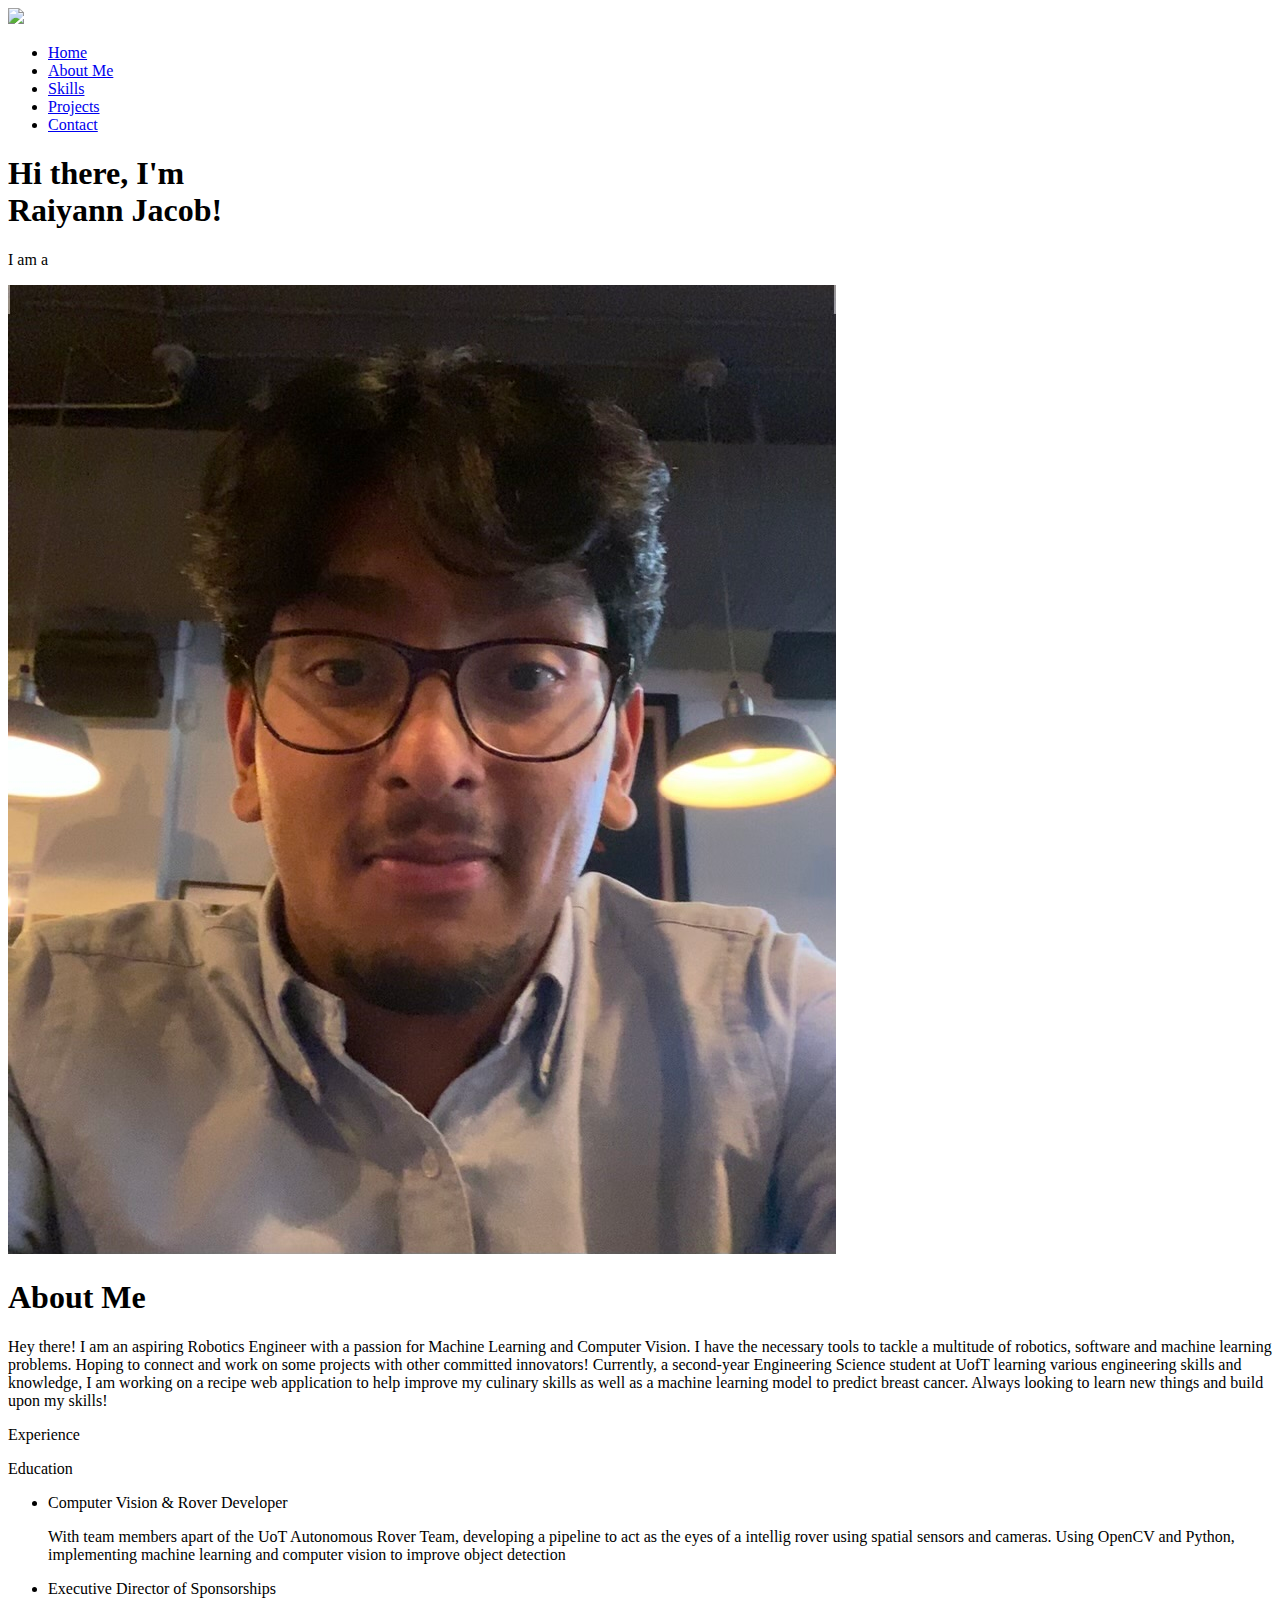
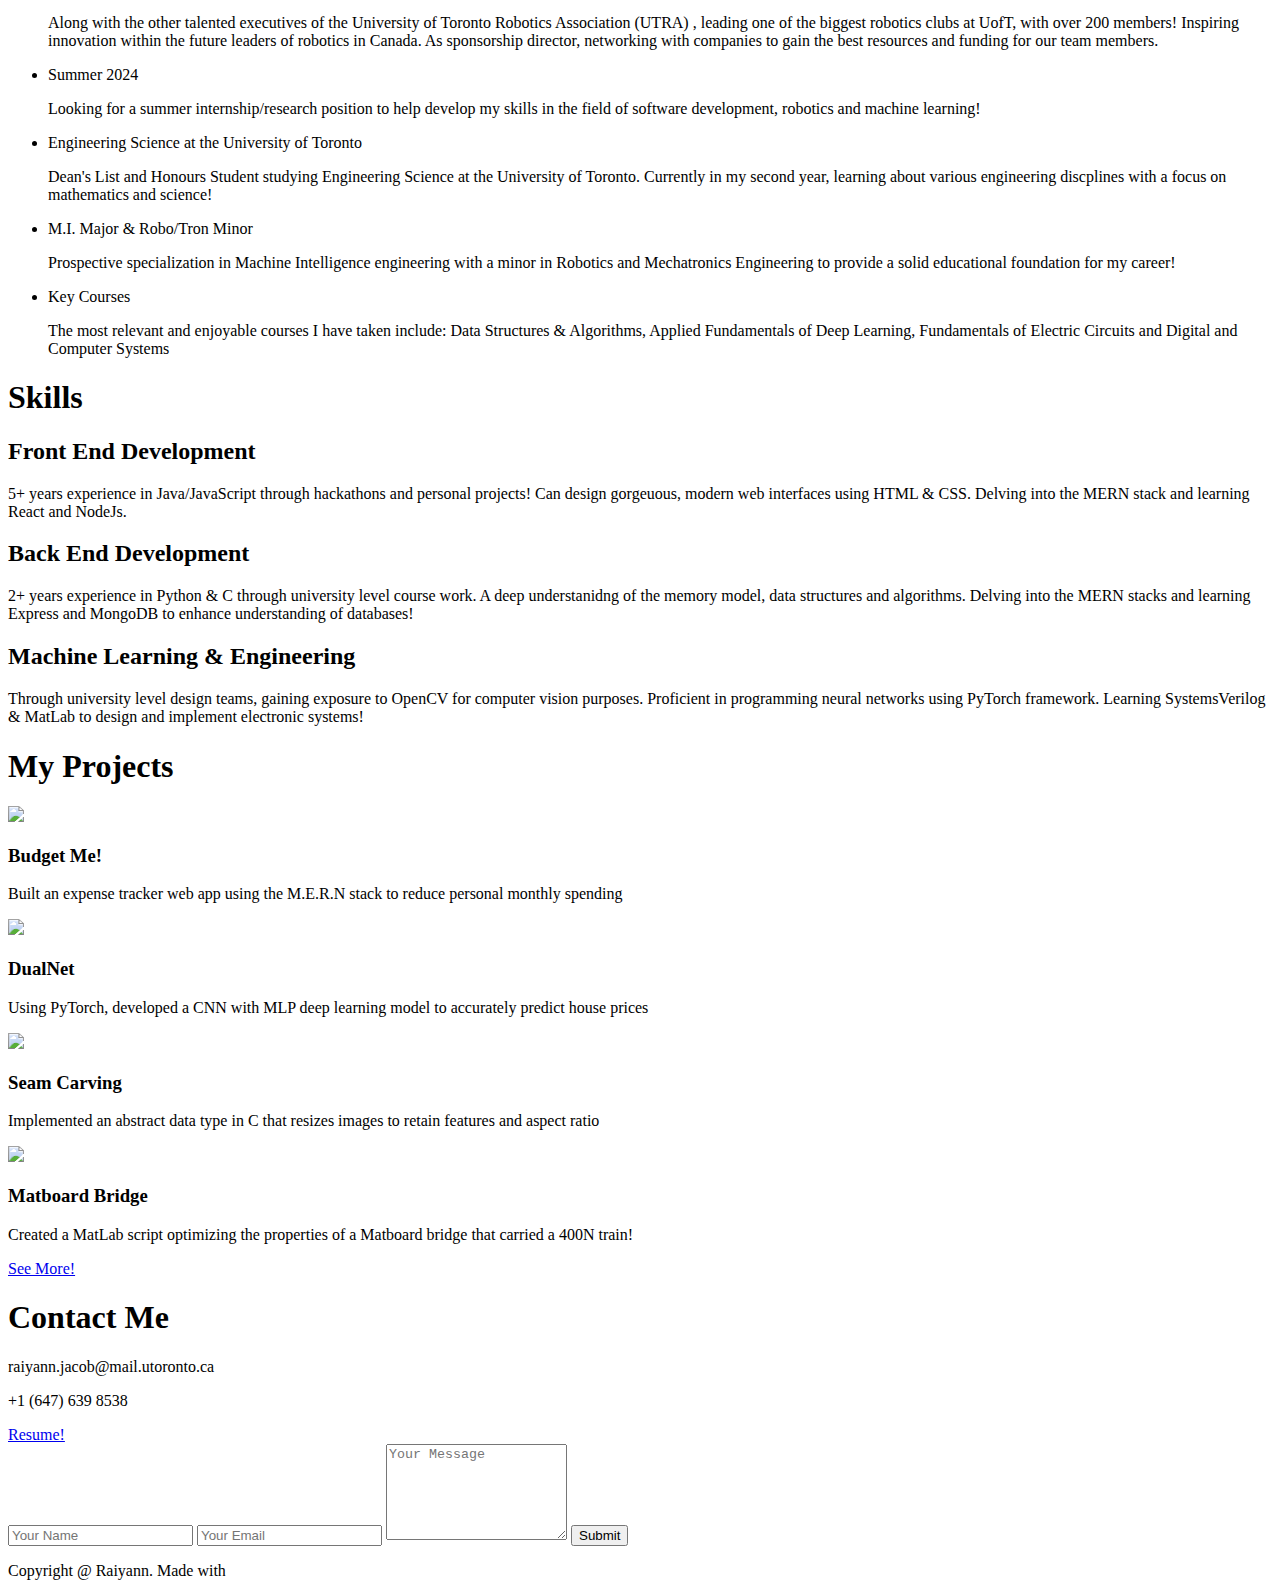
==== index.html @ 55257e88 "deploy" ====
<!DOCTYPE html>
<html lang="en">
<head>
    <meta charset="UTF-8">
    <meta http-equiv="X-UA-Compatible" content="IE=edge">
    <meta name="viewport" content="width=device-width, initial-scale=1.0">
    <title>Raiyann Jacob</title>
    <style>
        @import url('https://fonts.googleapis.com/css2?family=League+Spartan&display=swap');
        </style>
    <link rel="stylesheet" href="style.css"
</head>
<body>
<script src="https://kit.fontawesome.com/2d2979665d.js" crossorigin="anonymous"></script>
<div id="header">
    <div class="container">
        <nav>
            <img src="images/logo.png" class = "logo">
            <ul id="sidemenu">
                <li><a href="#header">Home</a></li>
                <li><a href="#about">About Me</a></li>
                <li><a href="#skills">Skills</a></li>
                <li><a href="#portfolio">Projects</a></li>
                <li><a href="#contact">Contact</a></li>
                <i class="fas fa-regular fa-circle-xmark" onclick="closemenu()"></i>
            </ul>
            <i class="fas fa-solid fa-bars" onclick="openmenu()"></i>
        </nav>
        <div class="header-text">
            <h1>Hi there, I'm<br><span>Raiyann Jacob!</span> </h1>
            <p>I am a <span></span></p>
        </div>
    </div>
</div>
<!---------- about -------->
<div id="about">
    <div class="container">
        <div class = "row">
            <div class="about-col-1">
                <img src="images/about.jpeg">
            </div>
            <div class="about-col-2">
                <h1 class="sub-title1">About Me</h1>
                <p>Hey there! I am an aspiring Robotics Engineer with a passion for Machine Learning and Computer Vision. I have the necessary tools to tackle a multitude of robotics, software and machine learning problems. Hoping to connect and work on some projects with other committed innovators! Currently, a second-year Engineering Science student at UofT learning various engineering skills and knowledge, I am working on a recipe web application to help improve my culinary skills as well as a machine learning model to predict breast cancer. Always looking to learn new things and build upon my skills!</p>

                <div class="tab-titles">
                    <p class="tab-links active-link" onclick="opentab('experience')">Experience</p>
                    <p class="tab-links" onclick="opentab('education')">Education</p>
                </div>
                <div class="tab-contents active-tab" id="experience">
                    <ul>
                        <li><span>Computer Vision & Rover Developer</span><br><p>With team members apart of the UoT Autonomous Rover Team, developing a pipeline to act as the eyes of a intellig rover using spatial sensors and cameras. Using OpenCV and Python, implementing machine learning and computer vision to improve object detection</p></li>
                        <li><span>Executive Director of Sponsorships</span><br><p>Along with the other talented executives of the University of Toronto Robotics Association (UTRA) , leading one of the biggest robotics clubs at UofT, with over 200 members! Inspiring innovation within the future leaders of robotics in Canada. As sponsorship director, networking with companies to gain the best resources and funding for our team members.</p</li>
                        <li><span>Summer 2024</span><br><p>Looking for a summer internship/research position to help develop my skills in the field of software development, robotics and machine learning! </p</li>
                    </ul>
                </div>
                <div class="tab-contents" id="education">
                    <ul>
                        <li><span>Engineering Science at the University of Toronto</span><br><p>Dean's List and Honours Student studying Engineering Science at the University of Toronto. Currently in my second year, learning about various engineering discplines with a focus on mathematics and science! </p></li>
                        <li><span>M.I. Major & Robo/Tron Minor</span><br><p>Prospective specialization in Machine Intelligence engineering with a minor in Robotics and Mechatronics Engineering to provide a solid educational foundation for my career!</p</li>
                        <li><span>Key Courses</span><br><p>The most relevant and enjoyable courses I have taken include: Data Structures & Algorithms, Applied Fundamentals of Deep Learning, Fundamentals of Electric Circuits and Digital and Computer Systems</p</li>
                    </ul>
                </div>
            </div>
        </div>
    </div>
</div>

<!---- services ------>

<div id="skills">
    <div class="container">
        <h1 class="sub-title1">Skills</h1>
        <div class="services-list">
            
            <div>
                <i class="fa-solid fa-code"></i>
                <h2>Front End Development</h2>
                <p>5+ years experience in Java/JavaScript through hackathons and personal projects! Can design gorgeuous, modern web interfaces using HTML & CSS. Delving into the MERN stack and learning React and NodeJs.</p>
            </div>
            <div>
                <i class="fa-solid fa-database"></i>
                <h2>Back End Development</h2>
                <p>2+ years experience in Python & C through university level course work. A deep understanidng of the memory model, data structures and algorithms. Delving into the MERN stacks and learning Express and MongoDB to enhance understanding of databases!</p>
            </div>
            <div>
                <i class="fa-solid fa-robot"></i>
                <h2>Machine Learning & Engineering</h2>
                <p>Through university level design teams, gaining exposure to OpenCV for computer vision purposes. Proficient in programming neural networks using PyTorch framework. Learning SystemsVerilog & MatLab to design and implement electronic systems!</p>
            </div>
        </div>
        <div class="skill-icons">
            <i class="fa-brands fa-java"></i>
            <i class="fa-brands fa-python"></i>
            <i class="fa-brands fa-square-js"></i>
            <i class="fa-brands fa-html5"></i>
            <i class="fa-brands fa-css3-alt"></i>
            <i class="fa-brands fa-react"></i>
            <i class="fa-brands fa-node-js"></i>
            <i class="fa-solid fa-c"></i>
        </div>
    </div>
</div>

<!------projects-->
<div id="portfolio">
    <div class="container">
        <h1 class = "sub-title1">My Projects</h1>
        <div class="work-list">
            <div class="work">
                <img src="images/BudgetMe.png">
                <div class="layer">
                    <h3>Budget Me!</h3>
                    <p>Built an expense tracker web app using the M.E.R.N stack to reduce personal monthly spending</p>
                    <a href="https://github.com/RaiyannJ/BudgetME"><i class="fa-solid fa-up-right-from-square"></i></a>
                </div>
            </div>
            <div class="work">
                <img src="images/HousePrice.png">
                <div class="layer">
                    <h3>DualNet</h3>
                    <p>Using PyTorch, developed a CNN with MLP deep learning model to accurately predict house prices</p>
                    <a href="https://www.youtube.com/watch?v=IhF3b9VCzjE"><i class="fa-solid fa-up-right-from-square"></i></a>
                </div>
            </div>
            <div class="work">
                <img src="images/SeamCarving.png">
                <div class="layer">
                    <h3>Seam Carving</h3>
                    <p>Implemented an abstract data type in C that resizes images to retain features and aspect ratio</p>
                    <a href="https://github.com/RaiyannJ/Seam-Carving"><i class="fa-solid fa-up-right-from-square"></i></a>
                </div>
            </div>
            <div class="work">
                <img src="images/CIV Logo.png">
                <div class="layer">
                    <h3>Matboard Bridge</h3>
                    <p>Created a MatLab script optimizing the properties of a Matboard bridge that carried a 400N train!</p>
                    <a href="https://github.com/RaiyannJ/Matboard-Bridge"><i class="fa-solid fa-up-right-from-square"></i></a>
                </div>
            </div>
        </div>
        <a href="https://github.com/RaiyannJ" class="btn">See More!</a>
    </div>
</div>

<!---------contact------->
<div id="contact">
    <div class="container">
        <div class="row">
            <div class="contact-left">
                <h1 class="sub-title1">Contact Me</h1>
                <p><i class="fa-solid fa-envelope"></i> raiyann.jacob@mail.utoronto.ca</p>
                <p><i class="fa-solid fa-phone"></i> +1 (647) 639 8538</p>
                <div class="social-icons">
                    <a href="https://github.com/RaiyannJ"><i class="fa-brands fa-github"></i></a>
                    <a href="https://www.linkedin.com/in/raiyann-jacob/"><i class="fa-brands fa-linkedin"></i></a>
                    <a href="#"><i class="fa-brands fa-x-twitter"></i></a>
                </div>
                <a href="#" download class = "btn btn2">Resume!</a>
            </div>
            <div class="contact-right">
                <form name="submit-to-google-sheet">
                    <input type="text" name="Name" placeholder="Your Name" required>
                    <input type="email" name="Email" placeholder="Your Email" required>
                    <textarea name="Message" rows = "6" placeholder="Your Message"></textarea>
                    <button type = "submit" class="btn btn2">Submit</button>
                </form>
                <span id = "msg"></span>
            </div>
        </div>
        <div class="copyright">
            <p>Copyright @ Raiyann. Made with </p>
        </div>
    </div>
</div>


<script>

    var tablinks = document.getElementsByClassName("tab-links");
    var tabcontents = document.getElementsByClassName("tab-contents");
    
    function opentab(tabname){
        for(tablink of tablinks){
            tablink.classList.remove("active-link");
        }
        for(tabcontent of tabcontents){
            tabcontent.classList.remove("active-tab");
        }
        event.currentTarget.classList.add("active-link");
        document.getElementById(tabname).classList.add("active-tab");
    }

</script>

<script>
    var sidemenu = document.getElementById("sidemenu");

    function openmenu(){
        sidemenu.style.right = "0";
    }

    function closemenu(){
        sidemenu.style.right = "-200px";
    }


</script>

<form name="submit-to-google-sheet">
  </form>
  
  <script>
    const scriptURL = 'https://script.google.com/macros/s/AKfycbxlxgxZ2okEbXra546moxz-6bz-O8DKcdVNYzNrDeJiTbQ_gkBpFcDD6wAsR41lp6zQ/exec'
    const form = document.forms['submit-to-google-sheet']
    const msg = document.getElementById("msg")
  
    form.addEventListener('submit', e => {
      e.preventDefault()
      fetch(scriptURL, { method: 'POST', body: new FormData(form)})
        .then(response => {
            msg.innerHTML = "Mesage Sent Succefully!"
            setTimeout(function(){
                msg.innerHTML = ""
            },5000)
            form.reset()
        })
        .catch(error => console.error('Error!', error.message))
    })
  </script>

</body>
</html>
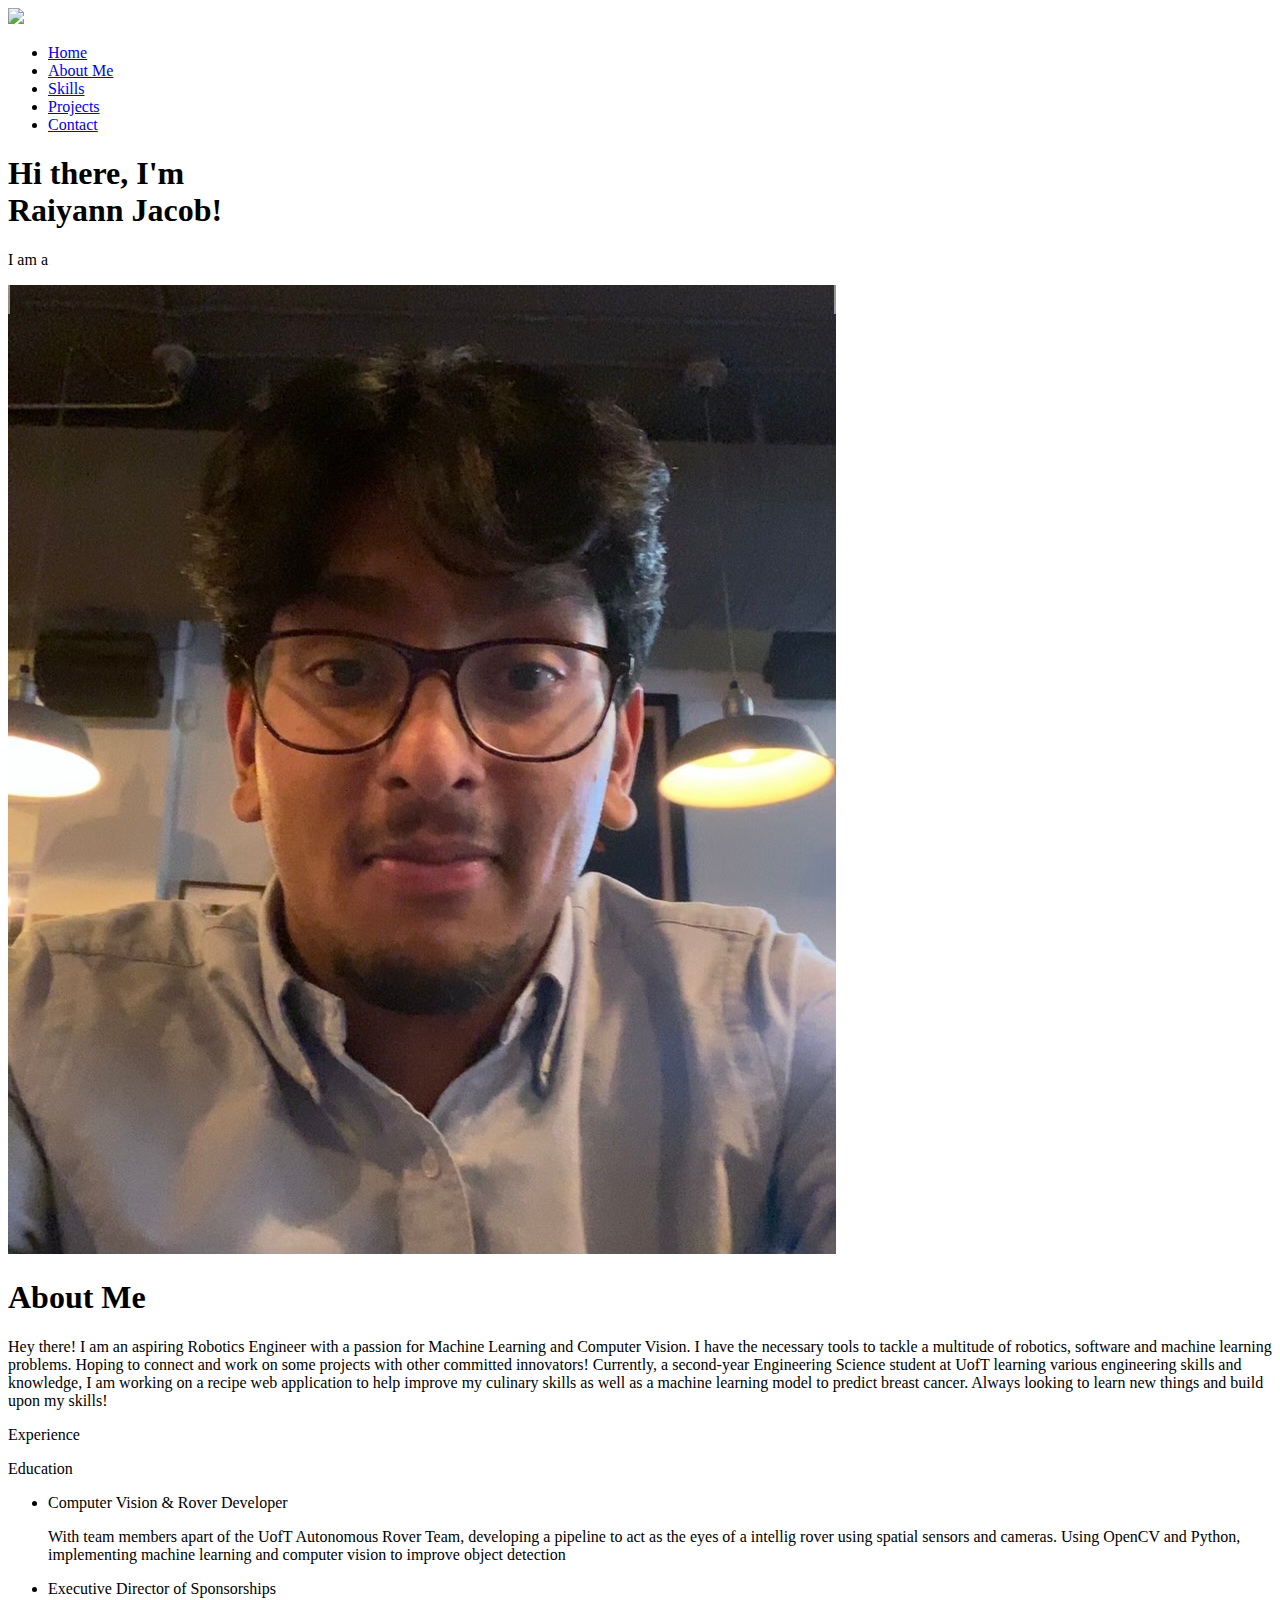
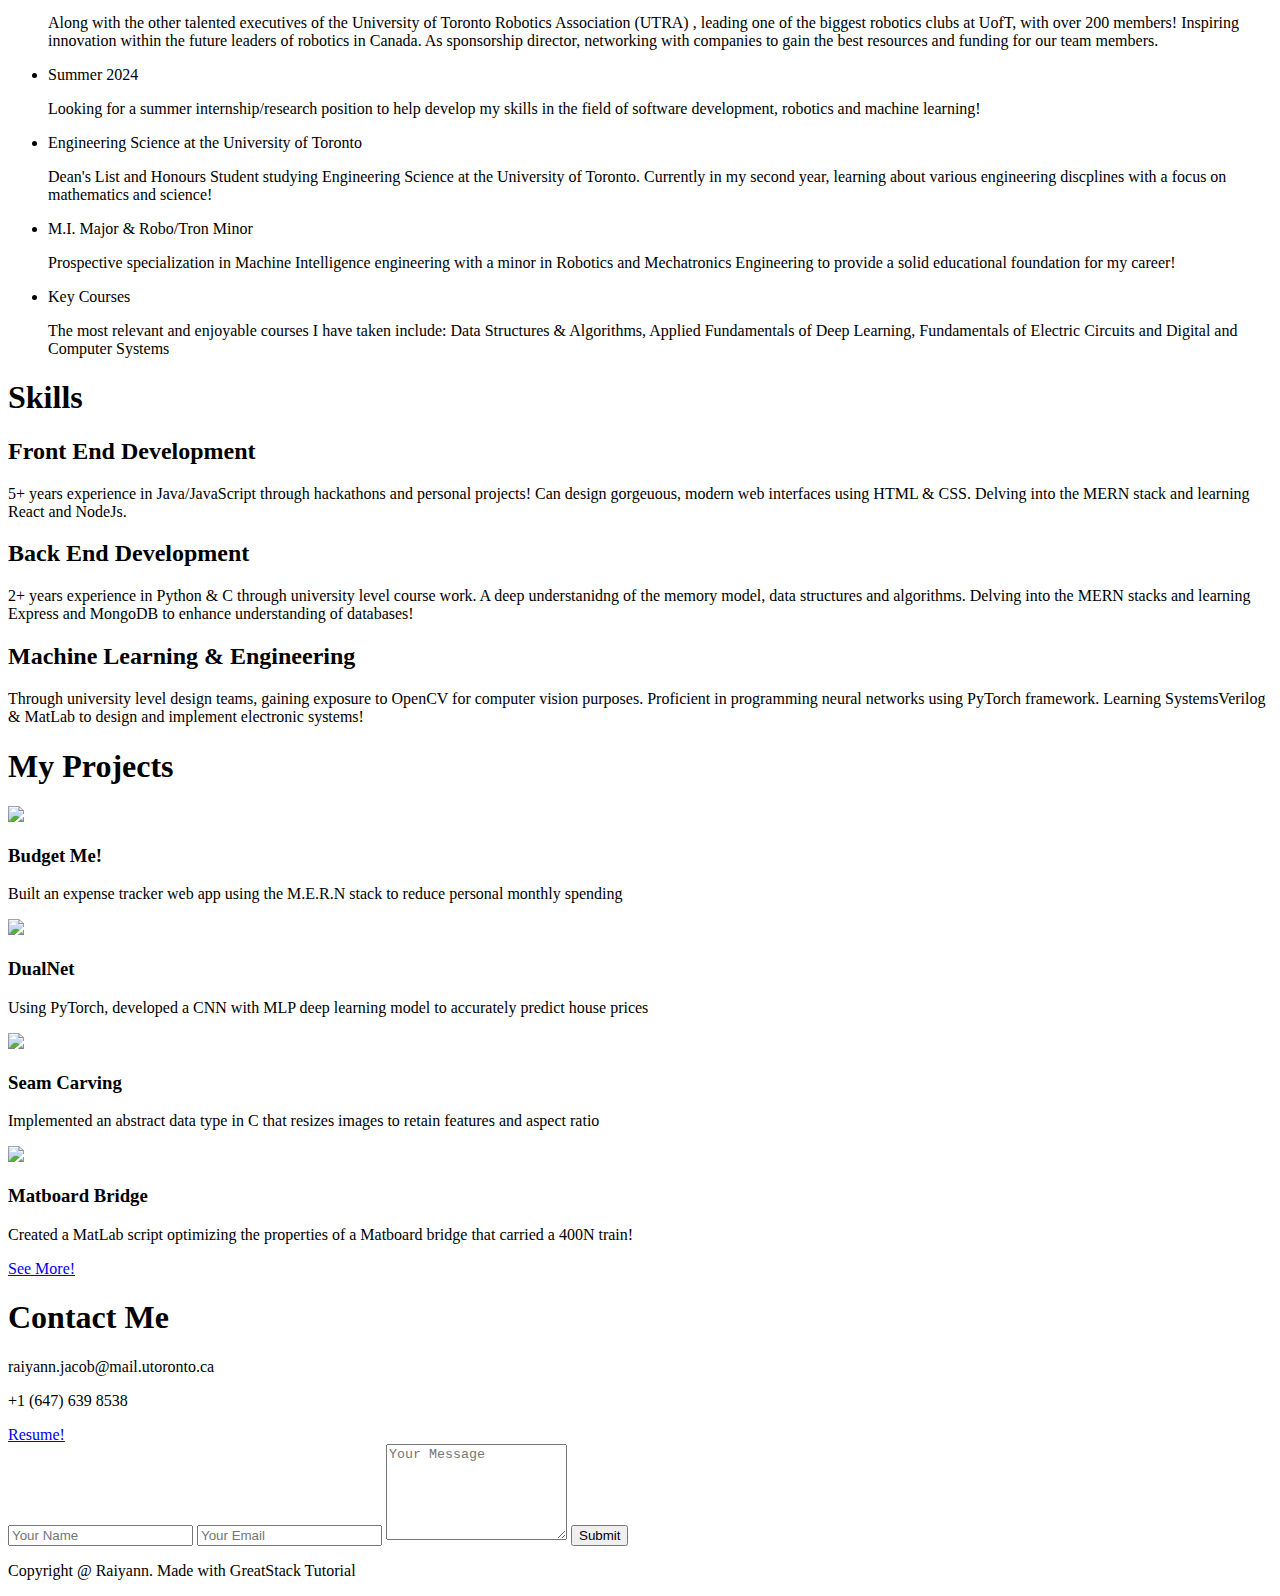
==== commit e3ed4479: "deploy" ====
--- a/index.html
+++ b/index.html
@@ -49,7 +49,7 @@
                 </div>
                 <div class="tab-contents active-tab" id="experience">
                     <ul>
-                        <li><span>Computer Vision & Rover Developer</span><br><p>With team members apart of the UoT Autonomous Rover Team, developing a pipeline to act as the eyes of a intellig rover using spatial sensors and cameras. Using OpenCV and Python, implementing machine learning and computer vision to improve object detection</p></li>
+                        <li><span>Computer Vision & Rover Developer</span><br><p>With team members apart of the UofT Autonomous Rover Team, developing a pipeline to act as the eyes of a intellig rover using spatial sensors and cameras. Using OpenCV and Python, implementing machine learning and computer vision to improve object detection</p></li>
                         <li><span>Executive Director of Sponsorships</span><br><p>Along with the other talented executives of the University of Toronto Robotics Association (UTRA) , leading one of the biggest robotics clubs at UofT, with over 200 members! Inspiring innovation within the future leaders of robotics in Canada. As sponsorship director, networking with companies to gain the best resources and funding for our team members.</p</li>
                         <li><span>Summer 2024</span><br><p>Looking for a summer internship/research position to help develop my skills in the field of software development, robotics and machine learning! </p</li>
                     </ul>
@@ -170,7 +170,7 @@
             </div>
         </div>
         <div class="copyright">
-            <p>Copyright @ Raiyann. Made with </p>
+            <p>Copyright @ Raiyann. Made with GreatStack Tutorial </p>
         </div>
     </div>
 </div>
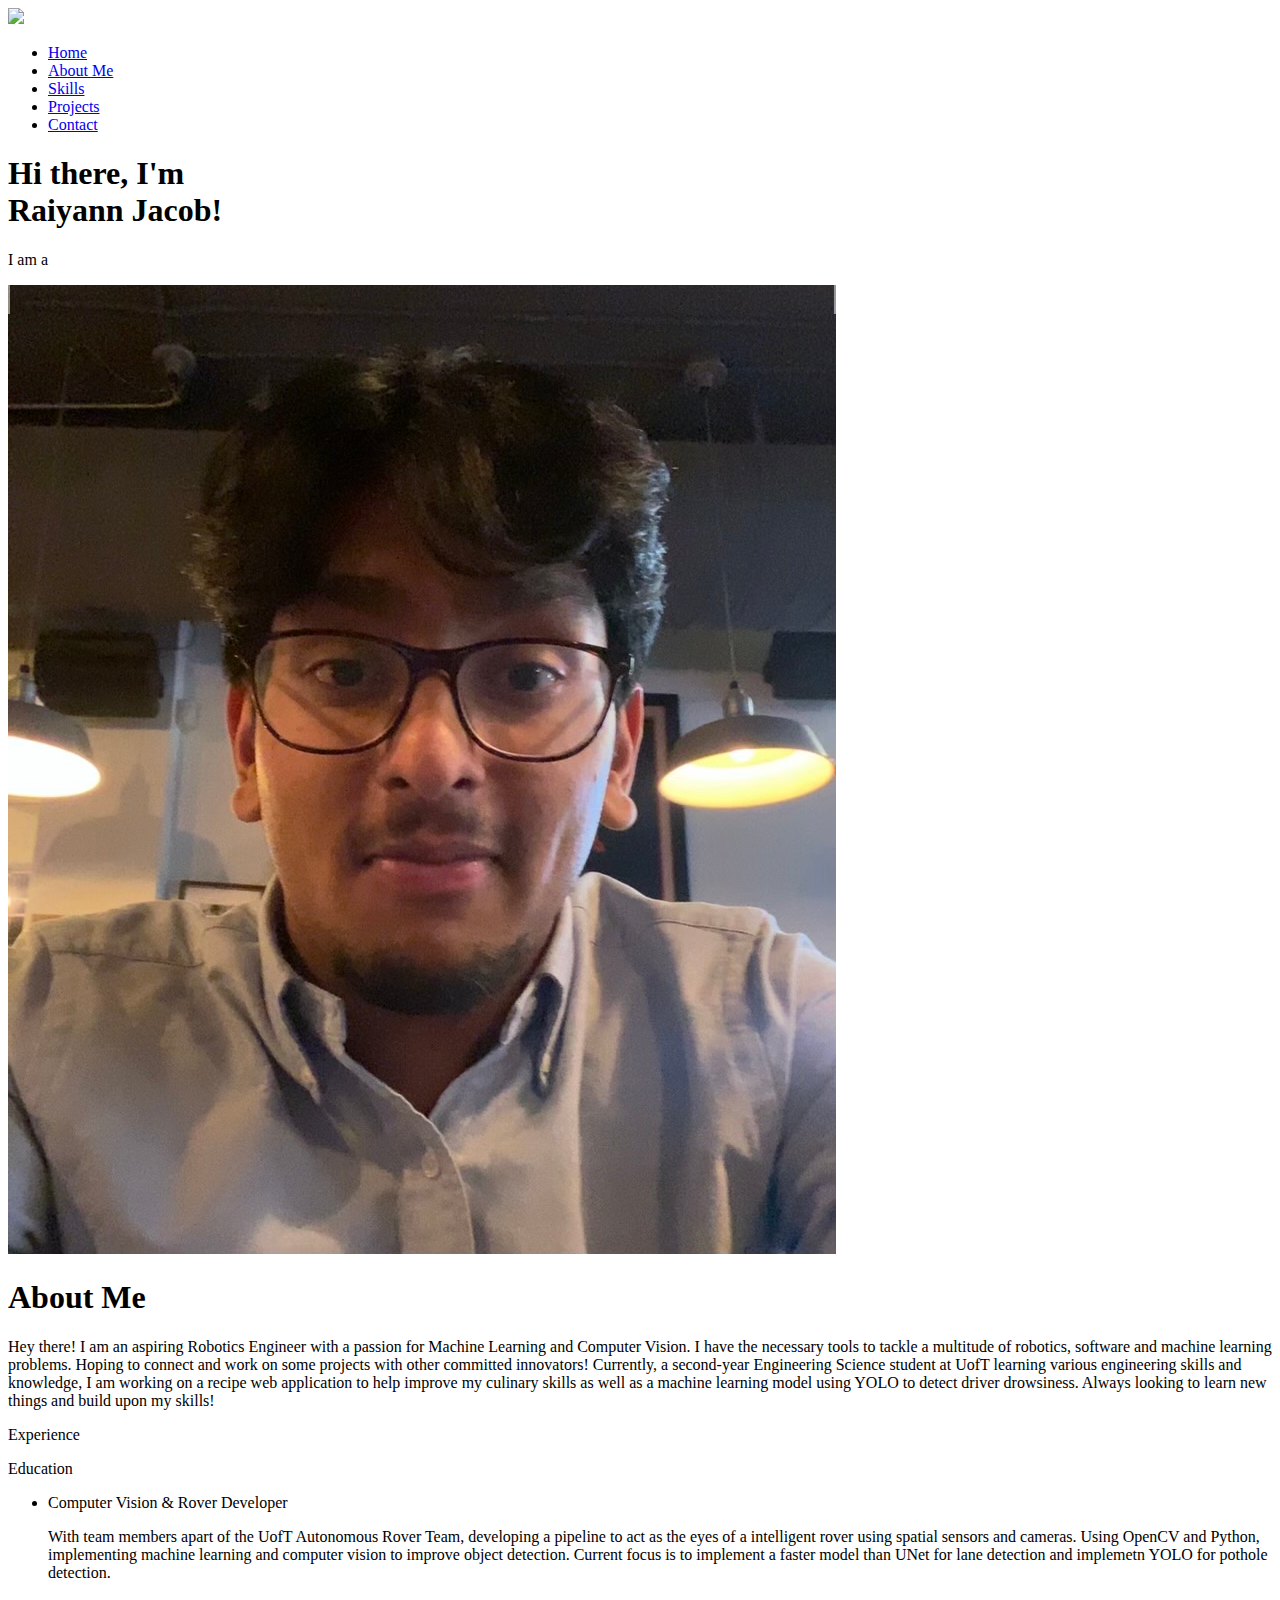
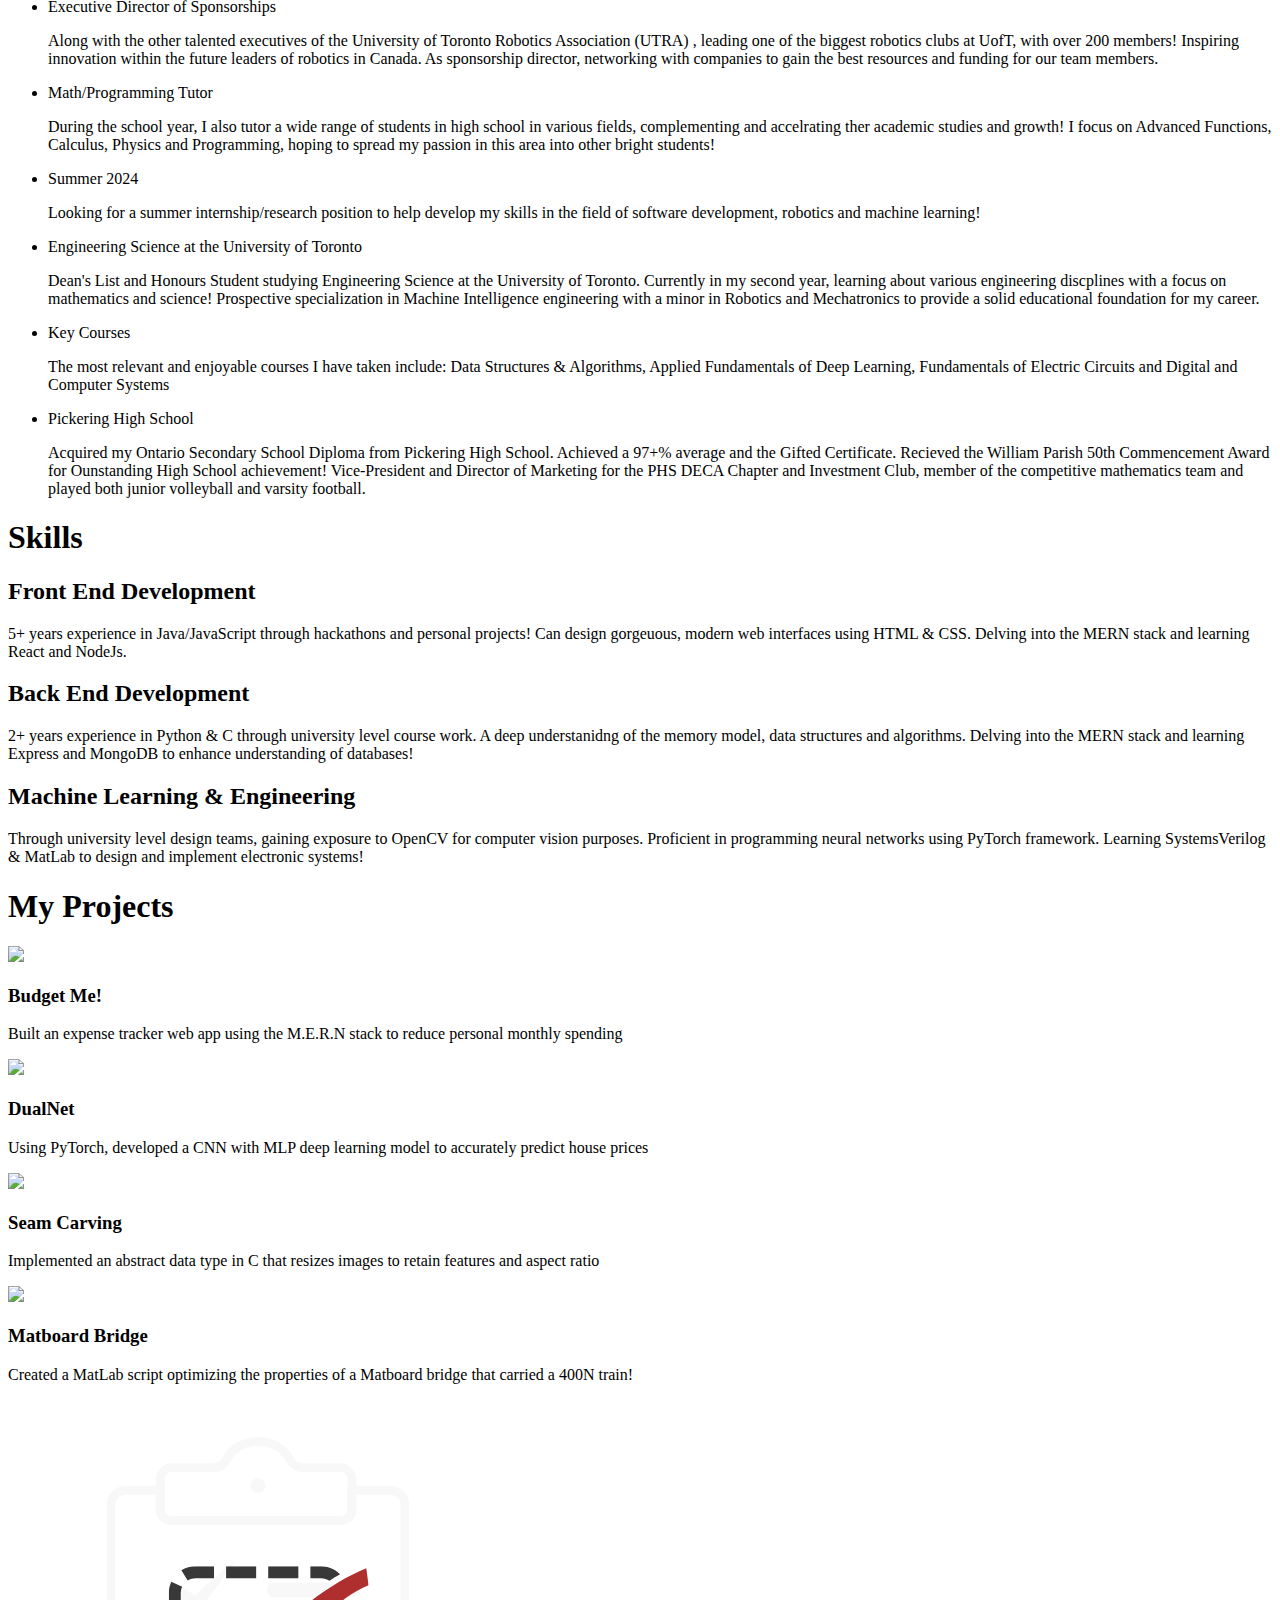
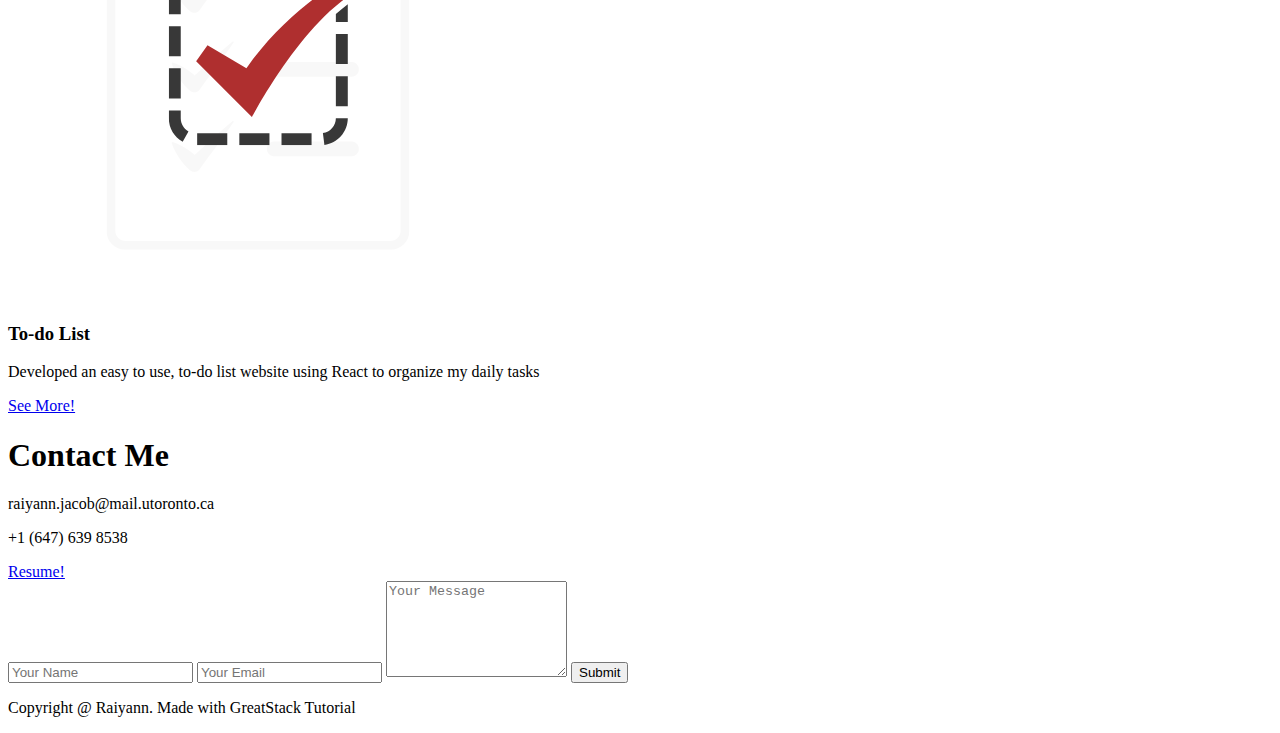
==== commit 97aab7ad: "deploy" ====
--- a/index.html
+++ b/index.html
@@ -41,7 +41,7 @@
             </div>
             <div class="about-col-2">
                 <h1 class="sub-title1">About Me</h1>
-                <p>Hey there! I am an aspiring Robotics Engineer with a passion for Machine Learning and Computer Vision. I have the necessary tools to tackle a multitude of robotics, software and machine learning problems. Hoping to connect and work on some projects with other committed innovators! Currently, a second-year Engineering Science student at UofT learning various engineering skills and knowledge, I am working on a recipe web application to help improve my culinary skills as well as a machine learning model to predict breast cancer. Always looking to learn new things and build upon my skills!</p>
+                <p>Hey there! I am an aspiring Robotics Engineer with a passion for Machine Learning and Computer Vision. I have the necessary tools to tackle a multitude of robotics, software and machine learning problems. Hoping to connect and work on some projects with other committed innovators! Currently, a second-year Engineering Science student at UofT learning various engineering skills and knowledge, I am working on a recipe web application to help improve my culinary skills as well as a machine learning model using YOLO to detect driver drowsiness. Always looking to learn new things and build upon my skills!</p>
 
                 <div class="tab-titles">
                     <p class="tab-links active-link" onclick="opentab('experience')">Experience</p>
@@ -49,16 +49,17 @@
                 </div>
                 <div class="tab-contents active-tab" id="experience">
                     <ul>
-                        <li><span>Computer Vision & Rover Developer</span><br><p>With team members apart of the UofT Autonomous Rover Team, developing a pipeline to act as the eyes of a intellig rover using spatial sensors and cameras. Using OpenCV and Python, implementing machine learning and computer vision to improve object detection</p></li>
+                        <li><span>Computer Vision & Rover Developer</span><br><p>With team members apart of the UofT Autonomous Rover Team, developing a pipeline to act as the eyes of a intelligent rover using spatial sensors and cameras. Using OpenCV and Python, implementing machine learning and computer vision to improve object detection. Current focus is to implement a faster model than UNet for lane detection and implemetn YOLO for pothole detection.</p></li>
                         <li><span>Executive Director of Sponsorships</span><br><p>Along with the other talented executives of the University of Toronto Robotics Association (UTRA) , leading one of the biggest robotics clubs at UofT, with over 200 members! Inspiring innovation within the future leaders of robotics in Canada. As sponsorship director, networking with companies to gain the best resources and funding for our team members.</p</li>
+                        <li><span>Math/Programming Tutor</span><br><p>During the school year, I also tutor a wide range of students in high school in various fields, complementing and accelrating ther academic studies and growth! I focus on Advanced Functions, Calculus, Physics and Programming, hoping to spread my passion in this area into other bright students!</p</li>
                         <li><span>Summer 2024</span><br><p>Looking for a summer internship/research position to help develop my skills in the field of software development, robotics and machine learning! </p</li>
                     </ul>
                 </div>
                 <div class="tab-contents" id="education">
                     <ul>
-                        <li><span>Engineering Science at the University of Toronto</span><br><p>Dean's List and Honours Student studying Engineering Science at the University of Toronto. Currently in my second year, learning about various engineering discplines with a focus on mathematics and science! </p></li>
-                        <li><span>M.I. Major & Robo/Tron Minor</span><br><p>Prospective specialization in Machine Intelligence engineering with a minor in Robotics and Mechatronics Engineering to provide a solid educational foundation for my career!</p</li>
+                        <li><span>Engineering Science at the University of Toronto</span><br><p>Dean's List and Honours Student studying Engineering Science at the University of Toronto. Currently in my second year, learning about various engineering discplines with a focus on mathematics and science! Prospective specialization in Machine Intelligence engineering with a minor in Robotics and Mechatronics to provide a solid educational foundation for my career.</p></li>
                         <li><span>Key Courses</span><br><p>The most relevant and enjoyable courses I have taken include: Data Structures & Algorithms, Applied Fundamentals of Deep Learning, Fundamentals of Electric Circuits and Digital and Computer Systems</p</li>
+                        <li><span>Pickering High School</span><br><p>Acquired my Ontario Secondary School Diploma from Pickering High School. Achieved a 97+% average and the Gifted Certificate. Recieved the William Parish 50th Commencement Award for Ounstanding High School achievement! Vice-President and Director of Marketing for the PHS DECA Chapter and Investment Club, member of the competitive mathematics team and played both junior volleyball and varsity football.</p</li>
                     </ul>
                 </div>
             </div>
@@ -81,7 +82,7 @@
             <div>
                 <i class="fa-solid fa-database"></i>
                 <h2>Back End Development</h2>
-                <p>2+ years experience in Python & C through university level course work. A deep understanidng of the memory model, data structures and algorithms. Delving into the MERN stacks and learning Express and MongoDB to enhance understanding of databases!</p>
+                <p>2+ years experience in Python & C through university level course work. A deep understanidng of the memory model, data structures and algorithms. Delving into the MERN stack and learning Express and MongoDB to enhance understanding of databases!</p>
             </div>
             <div>
                 <i class="fa-solid fa-robot"></i>
@@ -139,6 +140,14 @@
                     <a href="https://github.com/RaiyannJ/Matboard-Bridge"><i class="fa-solid fa-up-right-from-square"></i></a>
                 </div>
             </div>
+            <div class="work">
+                <img src="images/Todo Logo.png">
+                <div class="layer">
+                    <h3>To-do List</h3>
+                    <p>Developed an easy to use, to-do list website using React to organize my daily tasks</p>
+                    <a href=""><i class="fa-solid fa-up-right-from-square"></i></a>
+                </div>
+            </div>
         </div>
         <a href="https://github.com/RaiyannJ" class="btn">See More!</a>
     </div>
@@ -155,9 +164,8 @@
                 <div class="social-icons">
                     <a href="https://github.com/RaiyannJ"><i class="fa-brands fa-github"></i></a>
                     <a href="https://www.linkedin.com/in/raiyann-jacob/"><i class="fa-brands fa-linkedin"></i></a>
-                    <a href="#"><i class="fa-brands fa-x-twitter"></i></a>
-                </div>
-                <a href="#" download class = "btn btn2">Resume!</a>
+                </div>
+                <a href="images/RaiyannJacob_Resume.pdf" download class = "btn btn2">Resume!</a>
             </div>
             <div class="contact-right">
                 <form name="submit-to-google-sheet">
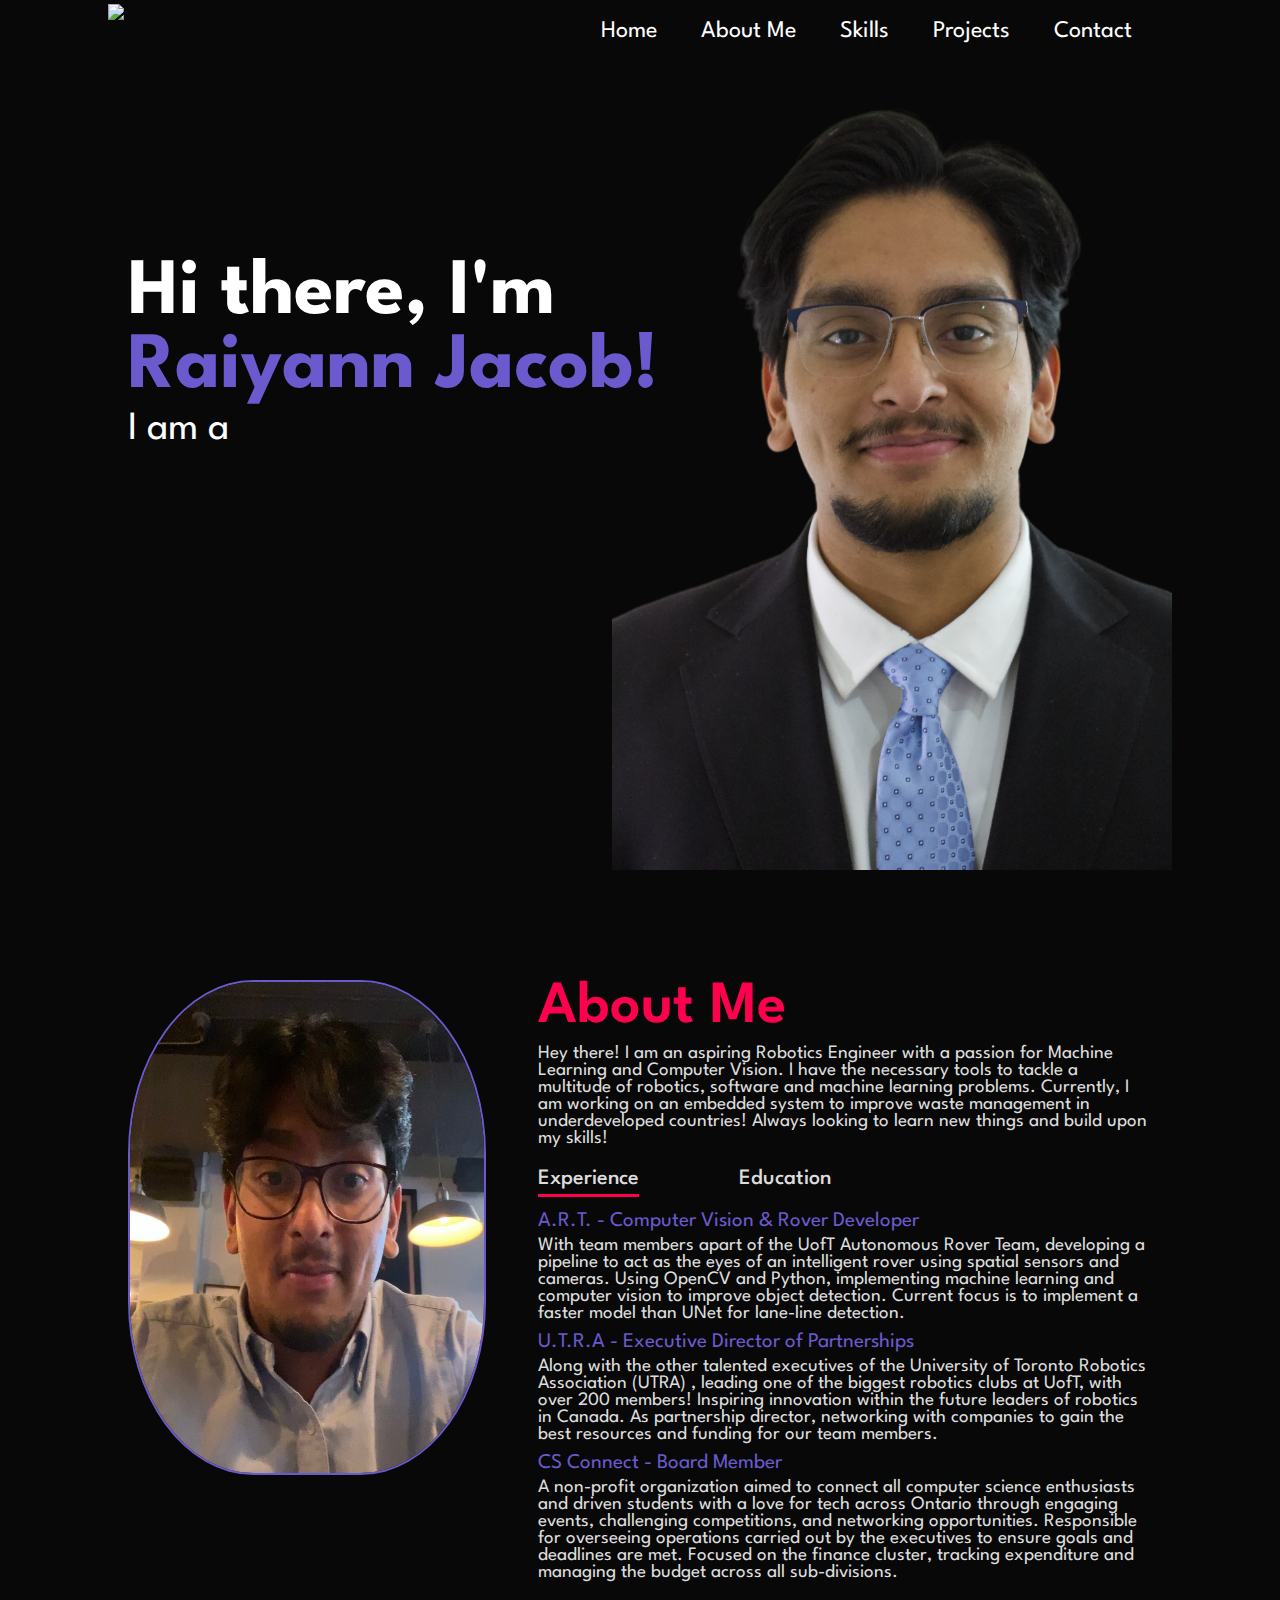
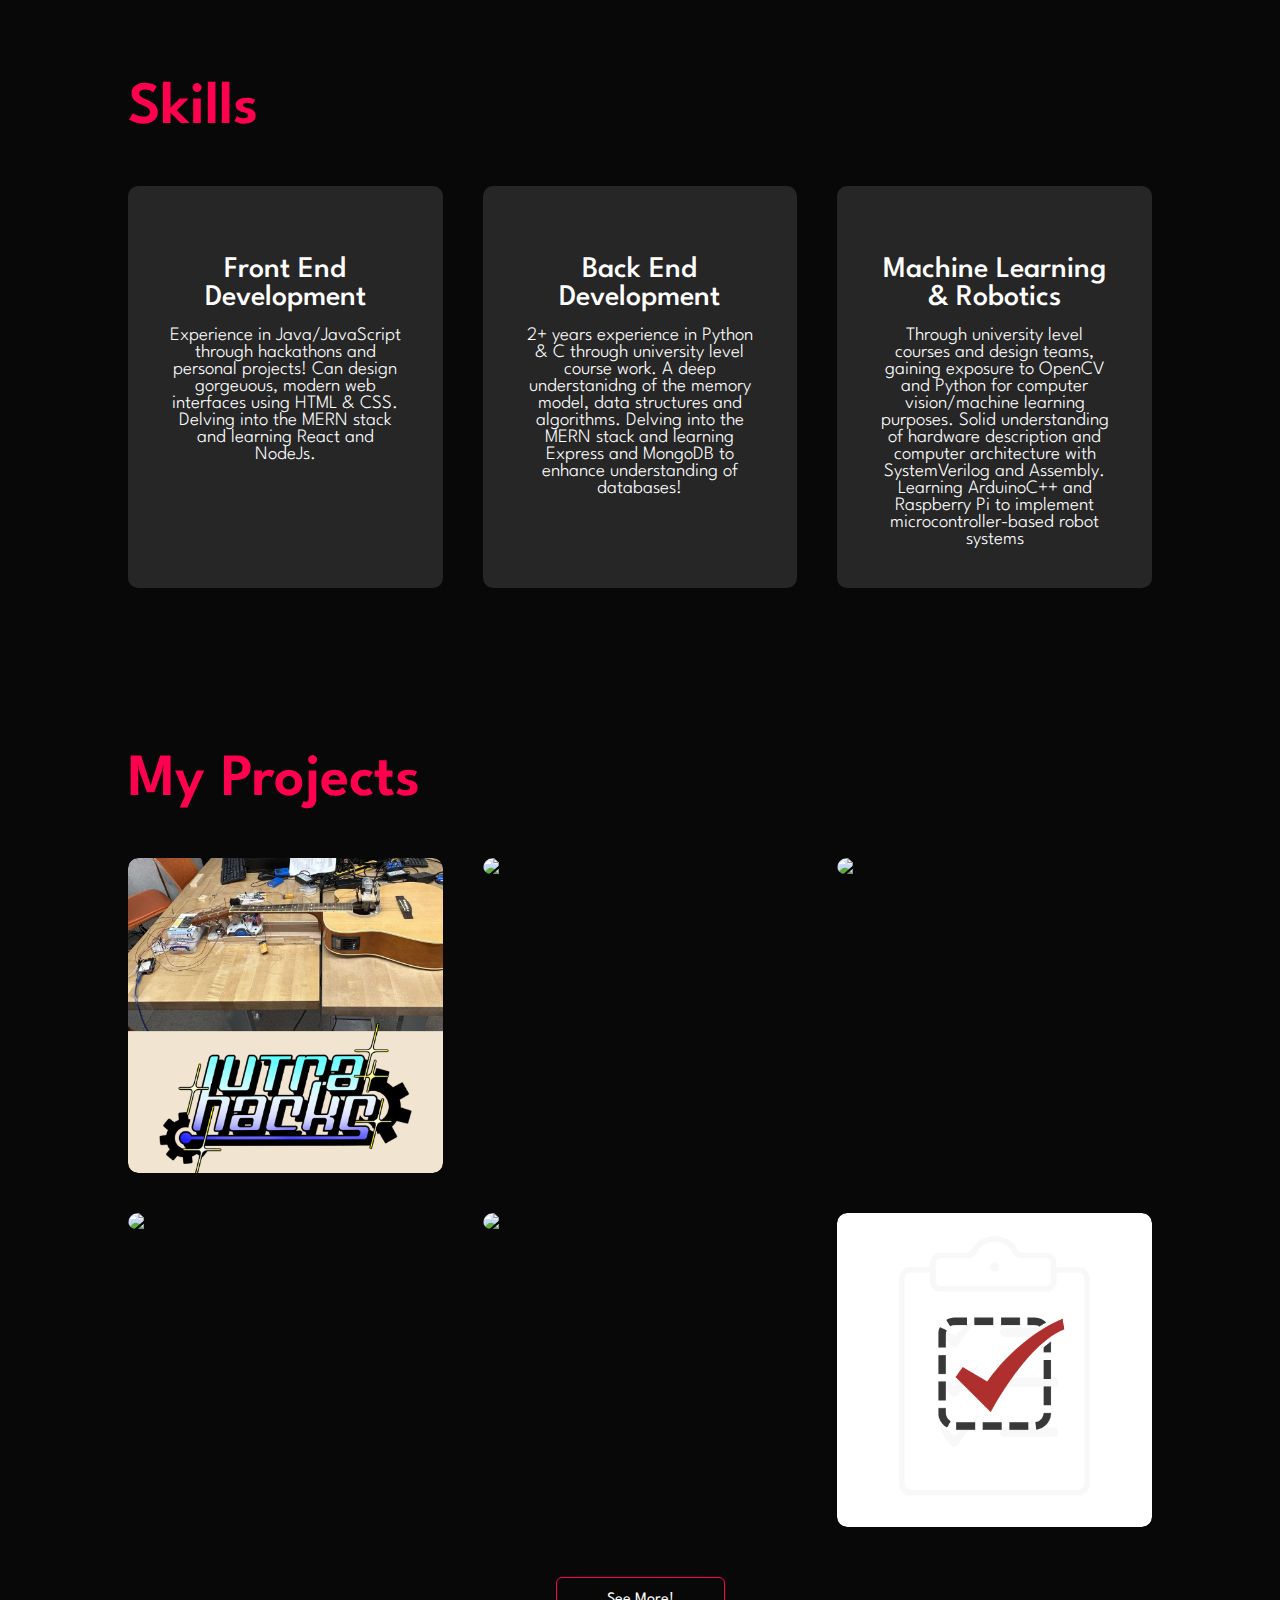
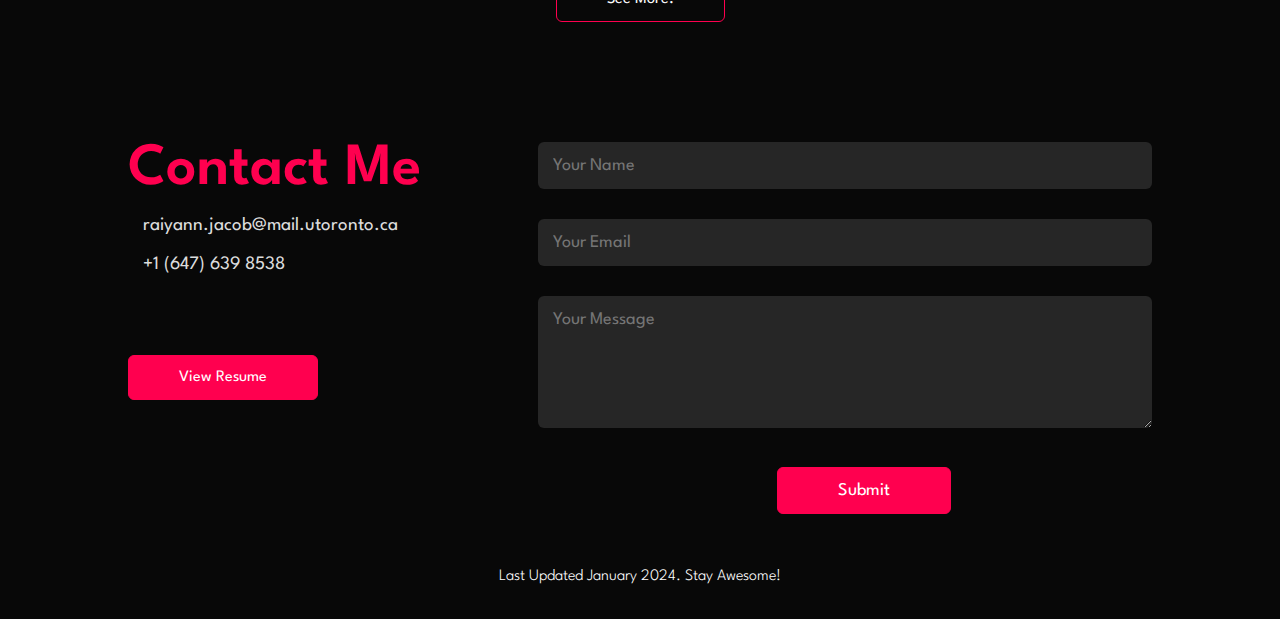
==== commit dea5ea77: "deploy" ====
--- a/index.html
+++ b/index.html
@@ -8,10 +8,14 @@
     <style>
         @import url('https://fonts.googleapis.com/css2?family=League+Spartan&display=swap');
         </style>
-    <link rel="stylesheet" href="style.css"
+    <link rel="stylesheet" href="style.css">
+    <link rel="icon" href="/images/favicon.svg" type="image/svg+xml">
+    <link rel="icon" href="/images/favicon.png" type="image/png">
+
 </head>
 <body>
 <script src="https://kit.fontawesome.com/2d2979665d.js" crossorigin="anonymous"></script>
+<script src="https://unpkg.com/typed.js@2.0.16/dist/typed.umd.js"></script>
 <div id="header">
     <div class="container">
         <nav>
@@ -28,7 +32,15 @@
         </nav>
         <div class="header-text">
             <h1>Hi there, I'm<br><span>Raiyann Jacob!</span> </h1>
-            <p>I am a <span></span></p>
+            <p>I am a <span class = "auto-type"></span></p>
+            <script>
+                var typed = new Typed(".auto-type", {
+                    strings: ["M.L./A.I. Engineer", "Full Stack Developer", "Robotics Enthusiast", "R.N.B Music Enjoyer", "Liverpool FC Fan", "Foodie!"],
+                    typeSpeed: 80,
+                    backSpeed: 40,
+                    loop: true
+                })
+            </script>
         </div>
     </div>
 </div>
@@ -41,7 +53,7 @@
             </div>
             <div class="about-col-2">
                 <h1 class="sub-title1">About Me</h1>
-                <p>Hey there! I am an aspiring Robotics Engineer with a passion for Machine Learning and Computer Vision. I have the necessary tools to tackle a multitude of robotics, software and machine learning problems. Hoping to connect and work on some projects with other committed innovators! Currently, a second-year Engineering Science student at UofT learning various engineering skills and knowledge, I am working on a recipe web application to help improve my culinary skills as well as a machine learning model using YOLO to detect driver drowsiness. Always looking to learn new things and build upon my skills!</p>
+                <p>Hey there! I am an aspiring Robotics Engineer with a passion for Machine Learning and Computer Vision. I have the necessary tools to tackle a multitude of robotics, software and machine learning problems. Currently, I am working on an embedded system to improve waste management in underdeveloped countries! Always looking to learn new things and build upon my skills!</p>
 
                 <div class="tab-titles">
                     <p class="tab-links active-link" onclick="opentab('experience')">Experience</p>
@@ -49,19 +61,19 @@
                 </div>
                 <div class="tab-contents active-tab" id="experience">
                     <ul>
-                        <li><span>Computer Vision & Rover Developer</span><br><p>With team members apart of the UofT Autonomous Rover Team, developing a pipeline to act as the eyes of a intelligent rover using spatial sensors and cameras. Using OpenCV and Python, implementing machine learning and computer vision to improve object detection. Current focus is to implement a faster model than UNet for lane detection and implemetn YOLO for pothole detection.</p></li>
-                        <li><span>Executive Director of Sponsorships</span><br><p>Along with the other talented executives of the University of Toronto Robotics Association (UTRA) , leading one of the biggest robotics clubs at UofT, with over 200 members! Inspiring innovation within the future leaders of robotics in Canada. As sponsorship director, networking with companies to gain the best resources and funding for our team members.</p</li>
-                        <li><span>Math/Programming Tutor</span><br><p>During the school year, I also tutor a wide range of students in high school in various fields, complementing and accelrating ther academic studies and growth! I focus on Advanced Functions, Calculus, Physics and Programming, hoping to spread my passion in this area into other bright students!</p</li>
-                        <li><span>Summer 2024</span><br><p>Looking for a summer internship/research position to help develop my skills in the field of software development, robotics and machine learning! </p</li>
+                        <li><span>A.R.T. - Computer Vision & Rover Developer</span><br><p>With team members apart of the UofT Autonomous Rover Team, developing a pipeline to act as the eyes of an intelligent rover using spatial sensors and cameras. Using OpenCV and Python, implementing machine learning and computer vision to improve object detection. Current focus is to implement a faster model than UNet for lane-line detection. </p></li>
+                        <li><span>U.T.R.A - Executive Director of Partnerships</span><br><p>Along with the other talented executives of the University of Toronto Robotics Association (UTRA) , leading one of the biggest robotics clubs at UofT, with over 200 members! Inspiring innovation within the future leaders of robotics in Canada. As partnership director, networking with companies to gain the best resources and funding for our team members.</p</li>
+                        <li><span>CS Connect - Board Member</span><br><p>A non-profit organization aimed to connect all computer science enthusiasts and driven students with a love for tech across Ontario through engaging events, challenging competitions, and networking opportunities. Responsible for overseeing operations carried out by the executives to ensure goals and deadlines are met. Focused on the finance cluster, tracking expenditure and managing the budget across all sub-divisions.</p</li>
                     </ul>
                 </div>
                 <div class="tab-contents" id="education">
                     <ul>
-                        <li><span>Engineering Science at the University of Toronto</span><br><p>Dean's List and Honours Student studying Engineering Science at the University of Toronto. Currently in my second year, learning about various engineering discplines with a focus on mathematics and science! Prospective specialization in Machine Intelligence engineering with a minor in Robotics and Mechatronics to provide a solid educational foundation for my career.</p></li>
-                        <li><span>Key Courses</span><br><p>The most relevant and enjoyable courses I have taken include: Data Structures & Algorithms, Applied Fundamentals of Deep Learning, Fundamentals of Electric Circuits and Digital and Computer Systems</p</li>
-                        <li><span>Pickering High School</span><br><p>Acquired my Ontario Secondary School Diploma from Pickering High School. Achieved a 97+% average and the Gifted Certificate. Recieved the William Parish 50th Commencement Award for Ounstanding High School achievement! Vice-President and Director of Marketing for the PHS DECA Chapter and Investment Club, member of the competitive mathematics team and played both junior volleyball and varsity football.</p</li>
+                        <li><span>University of Toronto Engineering</span><br><p>Currently in my second year studying Engineering Science at the University of Toronto. Prospective specialization in Machine Intelligence engineering with a minor in Robotics and Mechatronics.</p></li>
+                        <li><span>Relevant Course Work</span><br><p>Have taken Algorithms and Data Structures (Python & C), Fundamentals of Deep Learning (PyTorch) and Digital Systems and Computer Architecture (SystemVerilog HDL & RISC-V Assembly) to solidify my computer engineering knowledge. Quantum Mechanics, Fluid Dynamics and Heat Transfer courses have also been completed to fully understand deep physics contents. Currently in Praxis III, a final engineering design course focused on mechatronic systems!</p></li>
+                        <li><span>Pickering High School</span><br><p>Acquired my Ontario Secondary School Diploma from Pickering High School. Achieved a 97+% average and the Gifted Certificate. Recieved the William Parish 50th Commencement Award for Ounstanding High School achievement! Vice-President and Director of Marketing for the PHS DECA Chapter and Investment Club and played both junior volleyball and varsity football.</p</li>
                     </ul>
                 </div>
+
             </div>
         </div>
     </div>
@@ -77,7 +89,7 @@
             <div>
                 <i class="fa-solid fa-code"></i>
                 <h2>Front End Development</h2>
-                <p>5+ years experience in Java/JavaScript through hackathons and personal projects! Can design gorgeuous, modern web interfaces using HTML & CSS. Delving into the MERN stack and learning React and NodeJs.</p>
+                <p>Experience in Java/JavaScript through hackathons and personal projects! Can design gorgeuous, modern web interfaces using HTML & CSS. Delving into the MERN stack and learning React and NodeJs.</p>
             </div>
             <div>
                 <i class="fa-solid fa-database"></i>
@@ -86,8 +98,8 @@
             </div>
             <div>
                 <i class="fa-solid fa-robot"></i>
-                <h2>Machine Learning & Engineering</h2>
-                <p>Through university level design teams, gaining exposure to OpenCV for computer vision purposes. Proficient in programming neural networks using PyTorch framework. Learning SystemsVerilog & MatLab to design and implement electronic systems!</p>
+                <h2>Machine Learning & Robotics</h2>
+                <p>Through university level courses and design teams, gaining exposure to OpenCV and Python for computer vision/machine learning purposes. Solid understanding of hardware description and computer architecture with SystemVerilog and Assembly. Learning ArduinoC++ and Raspberry Pi to implement microcontroller-based robot systems</p>
             </div>
         </div>
         <div class="skill-icons">
@@ -109,6 +121,14 @@
         <h1 class = "sub-title1">My Projects</h1>
         <div class="work-list">
             <div class="work">
+                <img src="images/utrahacks.png">
+                <div class="layer">
+                    <h3>Note Buddy - UTRAHacks 4</h3>
+                    <p>Using Arduino, Python and Google Web Speech API, created a voice-activated robot that could autonomosly play notes on a guitar!</p>
+                    <a href="https://devpost.com/software/tear?ref_content=user-portfolio&ref_feature=in_progress"><i class="fa-solid fa-up-right-from-square"></i></a>
+                </div>
+            </div>
+            <div class="work">
                 <img src="images/BudgetMe.png">
                 <div class="layer">
                     <h3>Budget Me!</h3>
@@ -144,8 +164,8 @@
                 <img src="images/Todo Logo.png">
                 <div class="layer">
                     <h3>To-do List</h3>
-                    <p>Developed an easy to use, to-do list website using React to organize my daily tasks</p>
-                    <a href=""><i class="fa-solid fa-up-right-from-square"></i></a>
+                    <p>Developed an easy to use, to-do list website using React to organize my daily errands</p>
+                    <a href="https://github.com/RaiyannJ/Errand-List"><i class="fa-solid fa-up-right-from-square"></i></a>
                 </div>
             </div>
         </div>
@@ -165,7 +185,7 @@
                     <a href="https://github.com/RaiyannJ"><i class="fa-brands fa-github"></i></a>
                     <a href="https://www.linkedin.com/in/raiyann-jacob/"><i class="fa-brands fa-linkedin"></i></a>
                 </div>
-                <a href="images/RaiyannJacob_Resume.pdf" download class = "btn btn2">Resume!</a>
+                <a href="https://drive.google.com/file/d/1-qUFjzzoYK89-MF9ILrNMtkSubIwIhJg/view" target="_blank" class="btn btn2">View Resume</a>
             </div>
             <div class="contact-right">
                 <form name="submit-to-google-sheet">
@@ -178,7 +198,7 @@
             </div>
         </div>
         <div class="copyright">
-            <p>Copyright @ Raiyann. Made with GreatStack Tutorial </p>
+            <p>Last Updated January 2024. Stay Awesome! </p>
         </div>
     </div>
 </div>
--- a/style.css
+++ b/style.css
@@ -0,0 +1,557 @@
+*{
+    margin: 0;
+    padding: 0;
+    box-sizing: border-box;
+    font-family: 'League Spartan', sans-serif;
+}
+
+html{
+    scroll-behavior: smooth;
+}
+
+body{
+    background: #080808;
+    color: #fff;
+}
+
+#header{
+    width: 100%;
+    height: 100vh;
+    background-image: url("images/transparent\ linkedin\ photo.png");
+    background-size: 35em;
+    background-position: 85% center;
+    background-repeat: no-repeat;
+}
+
+.container{
+    padding: 10px 10%;
+}
+
+nav{
+    display: flex;
+    align-items: center;
+    justify-content: space-between;
+    flex-wrap: wrap;
+}
+
+.logo{
+    margin: auto -45px;
+    margin-top: -6px;
+    margin-left: -20px;
+    float: left;
+    width: 180px
+    /* all he did here was width: 140px, i need to change logo file*/
+}
+
+nav ul li{
+    display: inline-block;
+    list-style: none;
+    margin: 10px 20px;
+}
+
+nav ul li a{
+    color: #FFf; /*can change colors*/
+    text-decoration: none;
+    font-size: 24px;
+    position: relative;
+}
+
+nav ul li a::after{
+    content: '';
+    width: 0;
+    height: 3px;
+    background: #ff004f;
+    position: absolute;
+    left: 0;
+    bottom: -6px;
+    transition: 0.5s;
+}
+
+nav ul li a:hover::after{
+    width: 100%;
+}
+
+.header-text{
+    margin-top: 20%;
+    font-size: 30px;
+}
+
+.header-text h1{
+    font-size: 80px;
+    margin-top: 20px;
+}
+
+.header-text h1 span{
+    color: #6A5ACD;
+}
+
+.header-text p{
+    margin-top: 6px;
+    font-size: 40px;
+}
+.header-text p span{
+    color: #ff004f;
+    text-decoration: underline;
+}
+
+/* -------- about -------- */
+
+#about{
+    padding: 70px 0;
+    color: #ababab;
+
+}
+
+.row{
+    display: flex;
+    justify-content: space-between;
+    flex-wrap: wrap;   
+}
+
+.about-col-1{
+    flex-basis: 35%;
+}
+
+.about-col-1 img{
+    width: 100%;
+    height: 55vh;
+    border-radius: 35%;
+    border: 2px solid #6A5ACD;
+}
+
+.about-col-2 {
+    flex-basis: 60%;
+}
+
+.sub-title1{
+    font-size: 60px;
+    font-weight: 600;
+    color: #ff004f;
+    margin-bottom: 10px;
+}
+
+.about-col-2 p{
+    color: #dcdcdc;
+    font-size: 19px;
+}
+
+.tab-titles{
+    display: flex;
+    margin: 22px 0 22px;
+    color: #dcdcdc;
+}
+
+
+.tab-titles p{
+    font-size: 22px;
+}
+
+.tab-links{
+    margin-right: 100px;
+    font-size: 20px;
+    font-weight: 500;
+    cursor: pointer;
+    position: relative;
+}
+
+
+.tab-links::after{
+    content: '';
+    width: 0;
+    height: 3px;
+    background: #ff004f;
+    position: absolute;
+    left: 0;
+    bottom: -8px;
+    transition: 0.5s;
+}
+
+.tab-links.active-link::after{
+    width: 100%;
+}
+
+.tab-contents ul li{
+    list-style: none;
+    margin: 10px 0;
+}
+
+.tab-contents p{
+    margin-top: 6px;
+    color: #dcdcdc;
+    font-size: 19px;
+}
+
+
+.tab-contents ul li span{
+    color:#6A5ACD;
+    font-size: 21px;
+}
+
+.tab-contents{
+    display: none;
+}
+
+.tab-contents.active-tab{
+    display: block;
+}
+
+/*-----------services/skills----------*/
+#services{
+    padding: 30px 0;
+}
+
+.services-list{
+    display: grid;
+    grid-template-columns: repeat(auto-fit, minmax(250px, 1fr));
+    gap: 40px;
+    margin-top: 50px;
+}
+
+.services-list div{
+    background: #262626;
+    padding: 40px;
+    font-size: 13px;
+    font-weight: 300;
+    border-radius: 10px;
+    transition: background-color 0.5s, transform 0.5s;
+}
+
+.services-list div i{
+    font-size: 50px;
+    margin-bottom: 30px;
+    display: block;
+    text-align: center;
+}
+
+.services-list div h2{
+    font-size: 30px;
+    font-weight: 500;
+    margin-bottom: 15px;
+    text-align: center;
+}
+
+.services-list div p{
+    text-align: center;
+    font-size: 19px;
+}
+
+.services-list div a{
+    text-decoration: none;
+    color: #fff;
+    font-size: 12px;
+    margin-top: 20px;
+    display: inline-block;
+}
+
+.services-list div:hover{
+    background-color: #6A5ACD;
+    transform: translateY(-10px);
+
+}
+
+.skill-icons{
+    display: grid;
+    grid-template-columns: repeat(auto-fit, minmax(250px, 1fr));
+    gap: 30px;
+    margin-top: 35px;
+    font-size: 50px;
+    text-align: center;
+    color: #6A5ACD;
+}
+
+/*-----portfolio-----*/
+#portfolio{
+    padding: 50px 0;
+}
+
+.work-list{
+    display: grid;
+    grid-template-columns: repeat(auto-fit, minmax(300px, 1fr)); /*normally 250px in brackets*/ 
+    gap: 40px;
+    margin-top: 50px;
+}
+
+.work{
+    border-radius: 10px;
+    position: relative;
+    overflow: hidden;
+}
+
+.work div p{
+    font-size: 19px;
+    margin-bottom: 20px;
+}
+
+.work img{
+    width: 100%;
+    border-radius: 10px;
+    display: block;
+    transition: transform 0.5s; 
+}
+
+.layer{
+    width: 100%;
+    height: 00%;
+    background: linear-gradient(rgba(0,0,0,0.6), #6A5ACD);
+    border-radius: 10px;
+    position: absolute;
+    left: 0;
+    bottom: 0;
+    overflow: hidden;
+    display: flex;
+    align-items: center;
+    justify-content: center;
+    flex-direction: column;
+    padding: 0 40px;
+    text-align: center;
+    font-size: 15.5px;
+    transition: height 0.5s;
+    
+}
+
+.layer h3{
+    font-weight: 500;
+    margin-bottom: 15px;
+    font-size: 23px;
+}
+
+.layer a{
+    margin-top: 25px;
+    color: #6A5ACD;
+    text-decoration: none;
+    font-size: 18px;
+    line-height: 60px;
+    background: #fff;
+    width: 60px;
+    height: 60px;
+    border-radius: 50%;
+    text-align: center;
+}
+
+.work:hover img{
+    transform: scale(1.1);
+}
+
+.work:hover .layer{
+    height: 100%;
+}
+
+.btn{
+    display: block;
+    margin: 50px auto;
+    width: fit-content;
+    border: 1px solid #ff004f;
+    padding: 14px 50px;
+    border-radius: 6px;
+    text-decoration: none;
+    color: #fff;
+    transition: background-color 0.5s;
+}
+
+.btn:hover{
+    background-color: #ff004f;
+}
+
+/*----Contact-------*/
+.contact-left{
+    flex-basis: 35%;
+}
+
+.contact-right{
+    flex-basis: 60%;
+}
+
+.contact-left p i{
+    color: #6A5ACD;
+    margin-right: 15px;
+    font-size: 25px;
+}
+
+.social-icons{
+    margin-top: 30px;
+}
+
+.social-icons a{
+    text-decoration: none;
+    font-size: 30px;
+    margin-right: 15px;
+    color: #ababab;
+    display: inline-block;
+    transition: transform 0.5s;
+
+}
+
+.social-icons a:hover{
+    color: #6A5ACD;
+    transform: translateY(-5px);
+}
+
+.btn.btn2{
+    margin-top: 35px;
+    display: inline-block;
+    background-color: #ff004f;
+}
+
+.contact-right form{
+    width: 100%;
+    margin-top: -15px;
+}
+
+form input, form textarea{
+    width: 100%;
+    border: 0;
+    outline: none;
+    background-color: #262626;
+    padding: 15px;
+    margin: 15px 0;
+    color: #fff;
+    font-size: 18px;
+    border-radius: 6px;
+}
+
+form .btn.btn2{
+    padding: 14px 60px;
+    font-size: 18px;
+    margin-top: 20px;
+    margin-left: 39%;
+    cursor: pointer;
+}
+
+.contact-left p{
+    margin-top: 15px;
+    font-size: 19px;
+    color: #dcdcdc;
+}
+
+.copyright{
+    width: 100%;
+    text-align: center;
+    padding: 25px 0;
+    font-weight: 300;
+    margin-top: 20px;
+}
+
+/*---- mobile view-----*/
+nav .fas{
+    display: none;
+}
+
+@media only screen and (max-width: 600px){
+    #header{
+        background-image:url(backgroudnn.png);
+    }
+
+    .header-text{
+        margin-top: 100%;
+        font-size: 16px;
+    }
+    .header-text  h1{
+        font-size: 40px;
+    }
+    .header-text  p{
+        font-size: 30px;
+    }
+    nav .fas{
+        display: block;
+        font-size: 25px;
+    }
+
+    nav ul{
+        background-color: #ff004f;
+        position: fixed;
+        top: 0;
+        right: -200px;
+        width: 200px;
+        height: 100vh;
+        padding-top: 50px;
+        z-index: 2;
+        transition: right 0.5s;
+    }
+
+    nav ul li{
+        display: block;
+        margin: 25px;
+    }
+
+    nav ul .fas{
+        position: absolute;
+        top: 25px;
+        left: 25px;
+        cursor: pointer;
+    }
+
+    .sub-title1{
+        font-size: 40px;
+    }
+
+    .about-col-1, .about-col-2{
+        flex-basis: 100%;
+    }
+
+    .about-col-1{
+        margin-bottom: 30px;
+    }
+
+    .about-col-2 p{
+        font-size: 14px;
+    }
+
+    .tab-titles p{
+        font-size: 16px;
+    }
+
+    .tab-links{
+        margin-right: 20px;
+    }
+
+    .tab-contents ul li span{
+        color:#6A5ACD;
+        font-size: 16px;
+    }
+
+    .services-list div i{
+        font-size: 30px;
+        margin-bottom: 20px;
+        margin-left: 0px;
+    }
+
+    .services-list div h2{
+        font-size: 20px;
+        font-weight: 500;
+        margin-bottom: 15px;
+        text-align: left;
+    }
+
+    .services-list div p{
+        text-align: left;
+        font-size: 16px;
+    }
+
+    .skill-icons{
+        display: grid;
+        grid-template-columns: repeat(auto-fit, minmax(20px, 1fr));
+        gap: 10px;
+        margin-top: 24px;
+        font-size: 28px;
+        text-align: center;
+        color: #6A5ACD;
+    }
+
+    .contact-left, .contact-right{
+        flex-basis: 100%;
+    }
+
+    form .btn.btn2{
+        padding: 14px 60px;
+        font-size: 18px;
+        margin-top: 20px;
+        margin-left: 0px;
+        cursor: pointer;
+    }
+}
+
+#msg{
+    color: #61b752;
+    margin-top: -40px;
+    display: block;
+}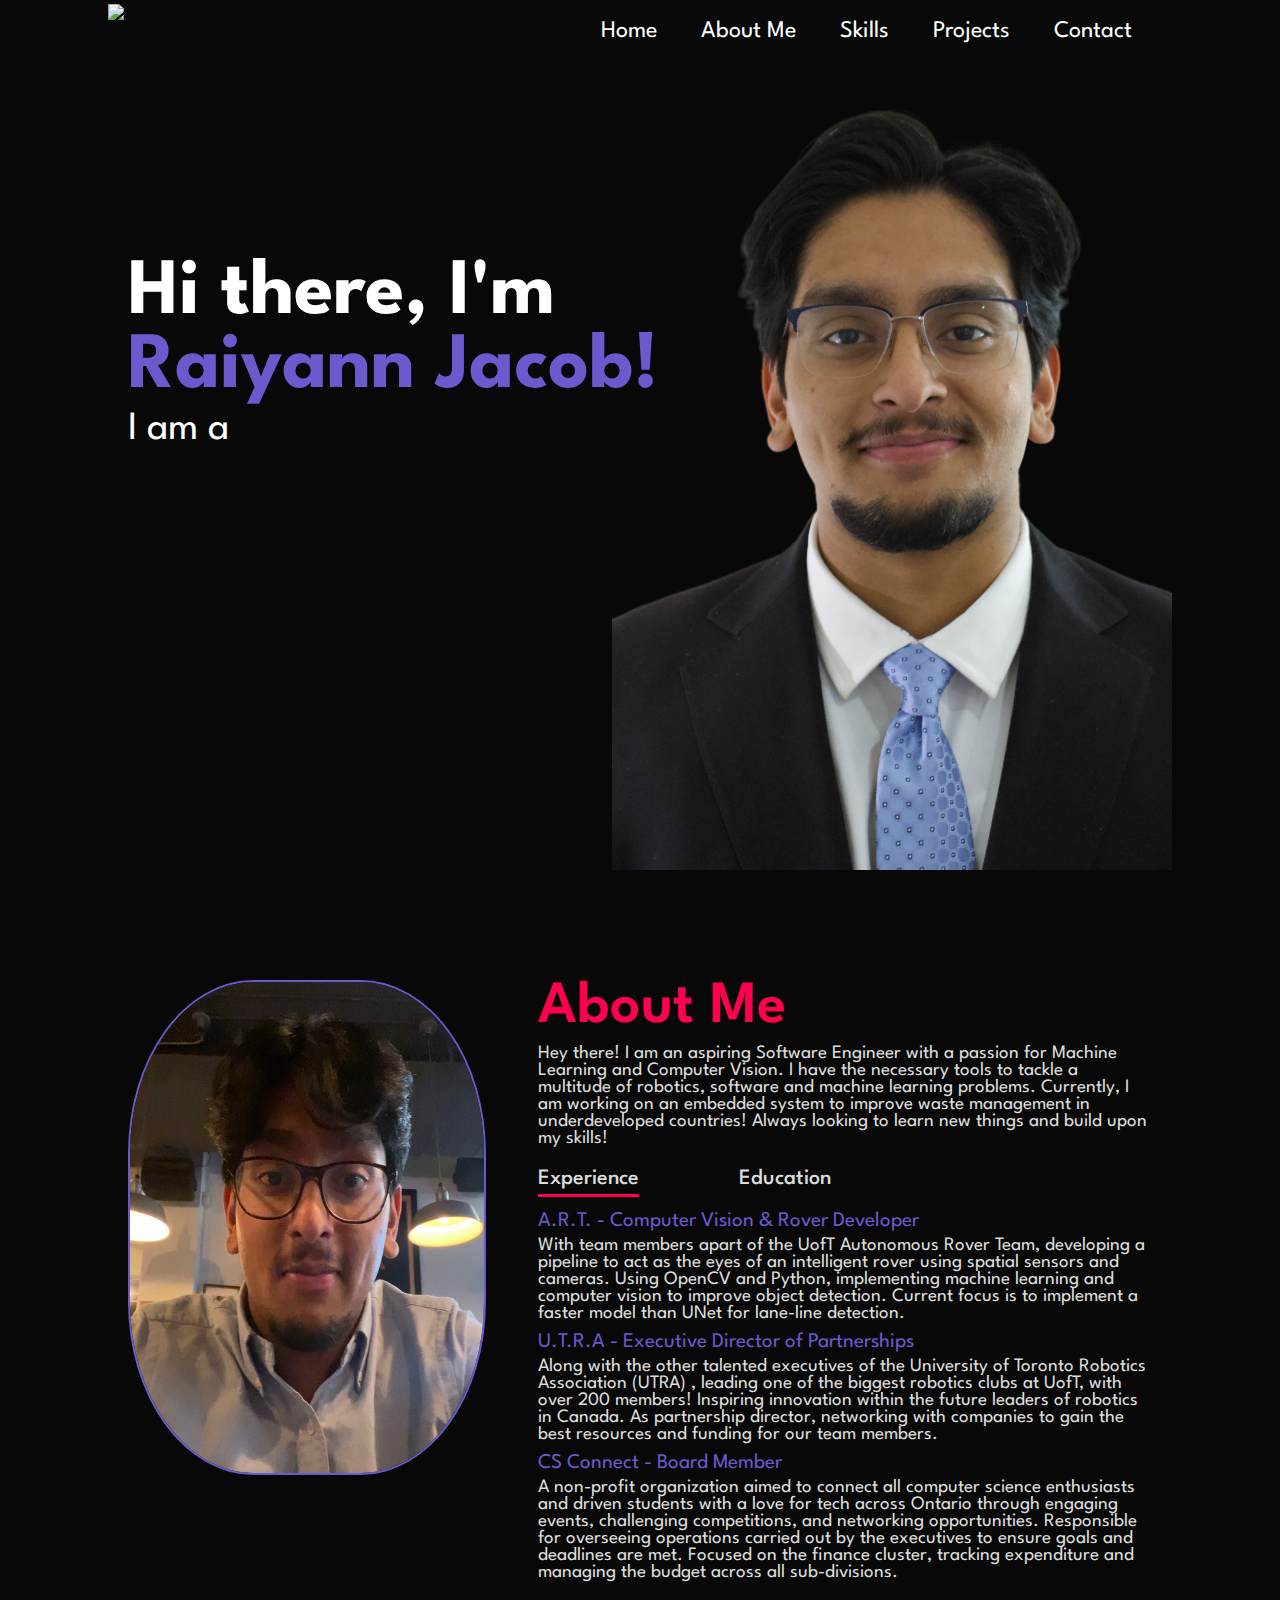
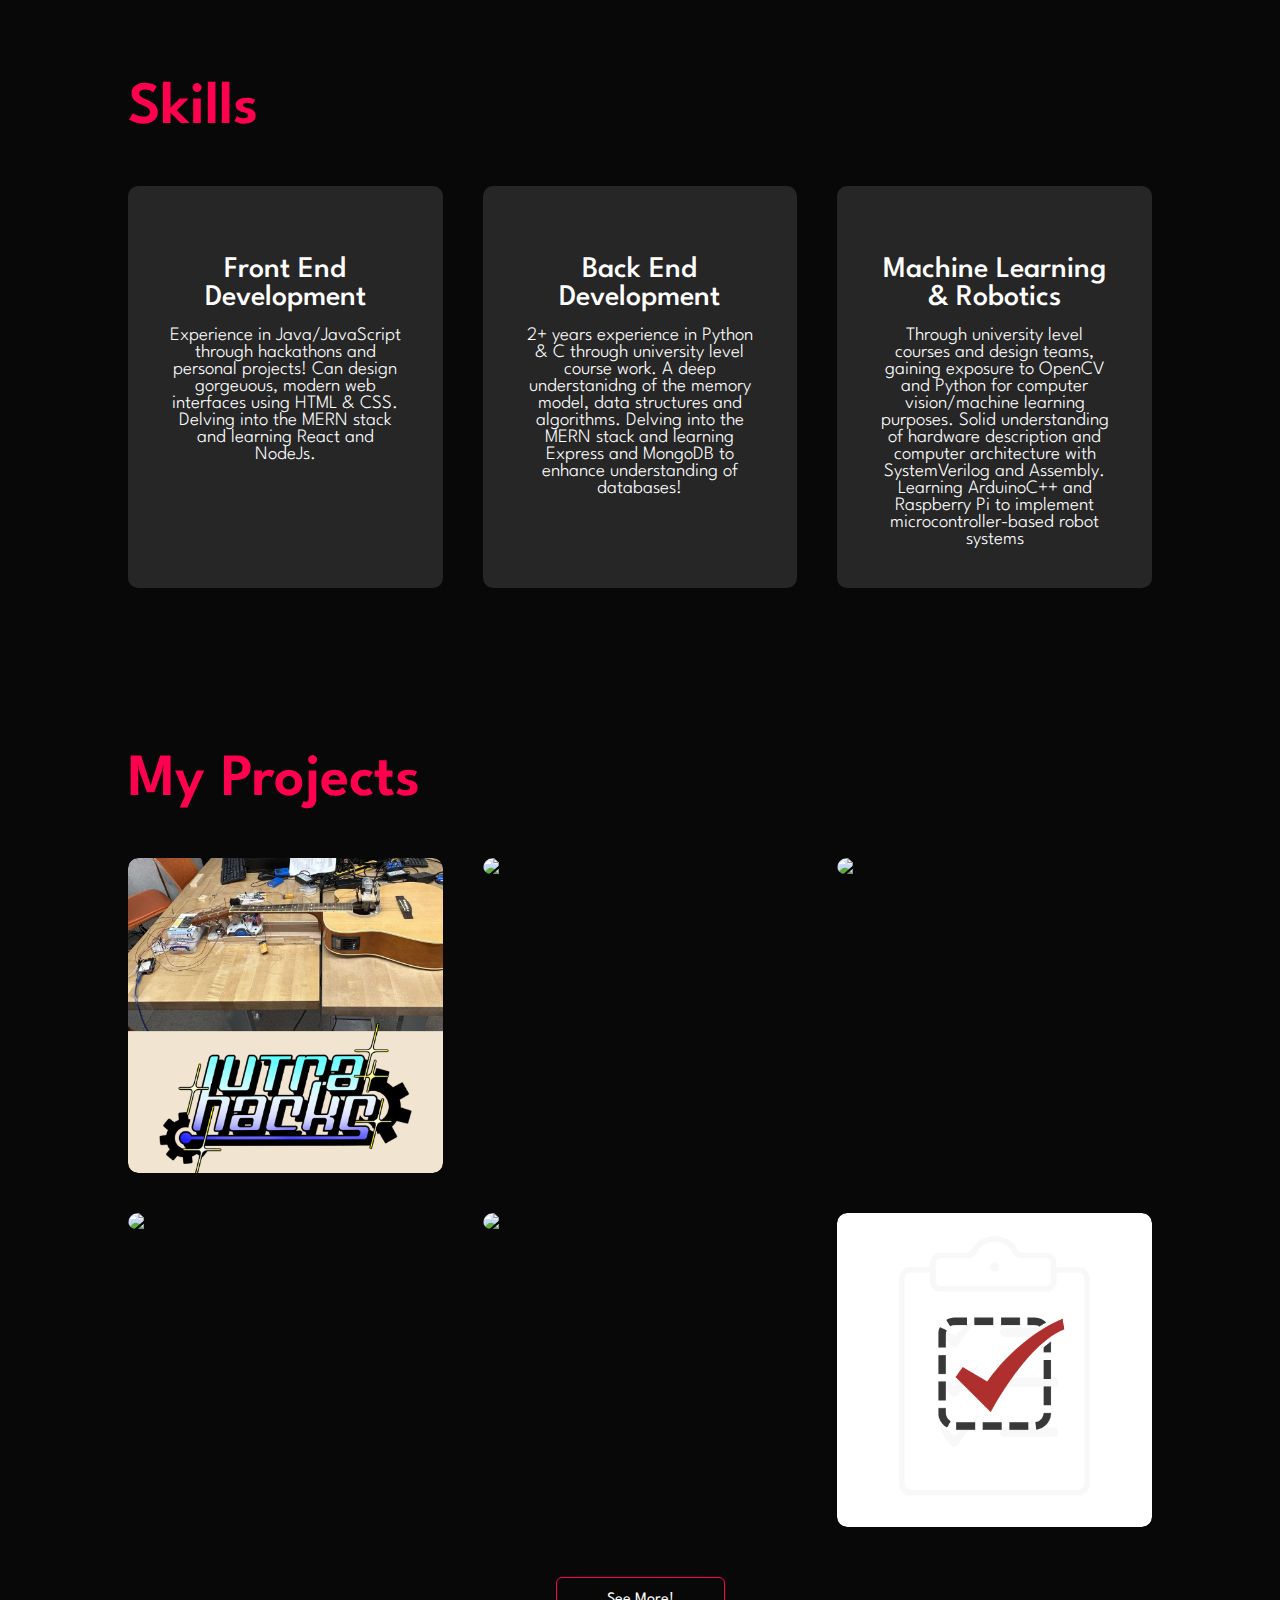
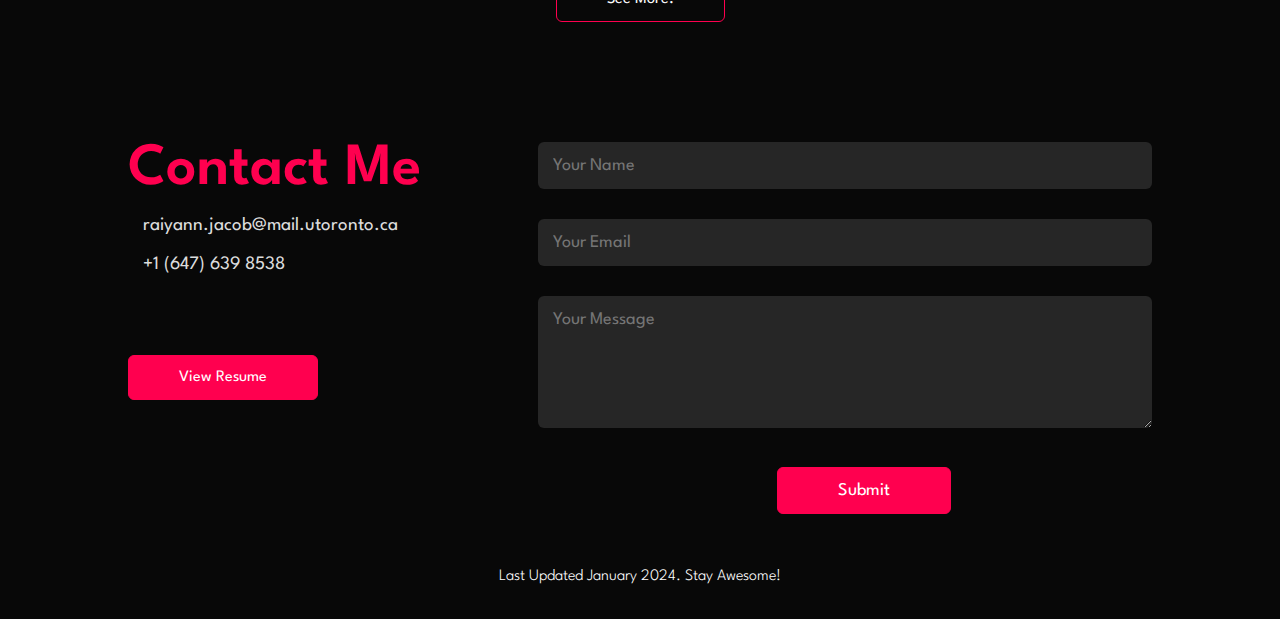
==== commit 44b38b28: "deploy" ====
--- a/index.html
+++ b/index.html
@@ -9,8 +9,8 @@
         @import url('https://fonts.googleapis.com/css2?family=League+Spartan&display=swap');
         </style>
     <link rel="stylesheet" href="style.css">
-    <link rel="icon" href="/images/favicon.svg" type="image/svg+xml">
-    <link rel="icon" href="/images/favicon.png" type="image/png">
+    <link rel="icon" href="/images/rocket-solid.png" type="image/svg+xml">
+    <link rel="icon" href="/images/rocket-solid.svg" type="image/png">
 
 </head>
 <body>
@@ -53,7 +53,7 @@
             </div>
             <div class="about-col-2">
                 <h1 class="sub-title1">About Me</h1>
-                <p>Hey there! I am an aspiring Robotics Engineer with a passion for Machine Learning and Computer Vision. I have the necessary tools to tackle a multitude of robotics, software and machine learning problems. Currently, I am working on an embedded system to improve waste management in underdeveloped countries! Always looking to learn new things and build upon my skills!</p>
+                <p>Hey there! I am an aspiring Software Engineer with a passion for Machine Learning and Computer Vision. I have the necessary tools to tackle a multitude of robotics, software and machine learning problems. Currently, I am working on an embedded system to improve waste management in underdeveloped countries! Always looking to learn new things and build upon my skills!</p>
 
                 <div class="tab-titles">
                     <p class="tab-links active-link" onclick="opentab('experience')">Experience</p>
@@ -68,7 +68,7 @@
                 </div>
                 <div class="tab-contents" id="education">
                     <ul>
-                        <li><span>University of Toronto Engineering</span><br><p>Currently in my second year studying Engineering Science at the University of Toronto. Prospective specialization in Machine Intelligence engineering with a minor in Robotics and Mechatronics.</p></li>
+                        <li><span>University of Toronto Engineering</span><br><p>Currently in my second year studying Engineering Science at the University of Toronto. Specialization in Electrical and Computer engineering with a minor in Artificial Intelligence.</p></li>
                         <li><span>Relevant Course Work</span><br><p>Have taken Algorithms and Data Structures (Python & C), Fundamentals of Deep Learning (PyTorch) and Digital Systems and Computer Architecture (SystemVerilog HDL & RISC-V Assembly) to solidify my computer engineering knowledge. Quantum Mechanics, Fluid Dynamics and Heat Transfer courses have also been completed to fully understand deep physics contents. Currently in Praxis III, a final engineering design course focused on mechatronic systems!</p></li>
                         <li><span>Pickering High School</span><br><p>Acquired my Ontario Secondary School Diploma from Pickering High School. Achieved a 97+% average and the Gifted Certificate. Recieved the William Parish 50th Commencement Award for Ounstanding High School achievement! Vice-President and Director of Marketing for the PHS DECA Chapter and Investment Club and played both junior volleyball and varsity football.</p</li>
                     </ul>
@@ -125,7 +125,7 @@
                 <div class="layer">
                     <h3>Note Buddy - UTRAHacks 4</h3>
                     <p>Using Arduino, Python and Google Web Speech API, created a voice-activated robot that could autonomosly play notes on a guitar!</p>
-                    <a href="https://devpost.com/software/tear?ref_content=user-portfolio&ref_feature=in_progress"><i class="fa-solid fa-up-right-from-square"></i></a>
+                    <a href="https://devpost.com/software/tear?ref_content=user-portfolio&ref_feature=in_progress" target="_blank"><i class="fa-solid fa-up-right-from-square"></i></a>
                 </div>
             </div>
             <div class="work">
@@ -133,7 +133,7 @@
                 <div class="layer">
                     <h3>Budget Me!</h3>
                     <p>Built an expense tracker web app using the M.E.R.N stack to reduce personal monthly spending</p>
-                    <a href="https://github.com/RaiyannJ/BudgetME"><i class="fa-solid fa-up-right-from-square"></i></a>
+                    <a href="https://github.com/RaiyannJ/BudgetME" target="_blank"><i class="fa-solid fa-up-right-from-square"></i></a>
                 </div>
             </div>
             <div class="work">
@@ -141,7 +141,7 @@
                 <div class="layer">
                     <h3>DualNet</h3>
                     <p>Using PyTorch, developed a CNN with MLP deep learning model to accurately predict house prices</p>
-                    <a href="https://www.youtube.com/watch?v=IhF3b9VCzjE"><i class="fa-solid fa-up-right-from-square"></i></a>
+                    <a href="https://www.youtube.com/watch?v=IhF3b9VCzjE" target="_blank"><i class="fa-solid fa-up-right-from-square"></i></a>
                 </div>
             </div>
             <div class="work">
@@ -149,7 +149,7 @@
                 <div class="layer">
                     <h3>Seam Carving</h3>
                     <p>Implemented an abstract data type in C that resizes images to retain features and aspect ratio</p>
-                    <a href="https://github.com/RaiyannJ/Seam-Carving"><i class="fa-solid fa-up-right-from-square"></i></a>
+                    <a href="https://github.com/RaiyannJ/Seam-Carving" target="_blank"><i class="fa-solid fa-up-right-from-square"></i></a>
                 </div>
             </div>
             <div class="work">
@@ -157,7 +157,7 @@
                 <div class="layer">
                     <h3>Matboard Bridge</h3>
                     <p>Created a MatLab script optimizing the properties of a Matboard bridge that carried a 400N train!</p>
-                    <a href="https://github.com/RaiyannJ/Matboard-Bridge"><i class="fa-solid fa-up-right-from-square"></i></a>
+                    <a href="https://github.com/RaiyannJ/Matboard-Bridge" target="_blank"><i class="fa-solid fa-up-right-from-square"></i></a>
                 </div>
             </div>
             <div class="work">
@@ -165,11 +165,11 @@
                 <div class="layer">
                     <h3>To-do List</h3>
                     <p>Developed an easy to use, to-do list website using React to organize my daily errands</p>
-                    <a href="https://github.com/RaiyannJ/Errand-List"><i class="fa-solid fa-up-right-from-square"></i></a>
-                </div>
-            </div>
-        </div>
-        <a href="https://github.com/RaiyannJ" class="btn">See More!</a>
+                    <a href="https://github.com/RaiyannJ/Errand-List" target="_blank"><i class="fa-solid fa-up-right-from-square"></i></a>
+                </div>
+            </div>
+        </div>
+        <a href="https://github.com/RaiyannJ" target="_blank" class="btn">See More!</a>
     </div>
 </div>
 
@@ -182,8 +182,8 @@
                 <p><i class="fa-solid fa-envelope"></i> raiyann.jacob@mail.utoronto.ca</p>
                 <p><i class="fa-solid fa-phone"></i> +1 (647) 639 8538</p>
                 <div class="social-icons">
-                    <a href="https://github.com/RaiyannJ"><i class="fa-brands fa-github"></i></a>
-                    <a href="https://www.linkedin.com/in/raiyann-jacob/"><i class="fa-brands fa-linkedin"></i></a>
+                    <a href="https://github.com/RaiyannJ" target="_blank"><i class="fa-brands fa-github"></i></a>
+                    <a href="https://www.linkedin.com/in/raiyann-jacob/" target="_blank"><i class="fa-brands fa-linkedin"></i></a>
                 </div>
                 <a href="https://drive.google.com/file/d/1-qUFjzzoYK89-MF9ILrNMtkSubIwIhJg/view" target="_blank" class="btn btn2">View Resume</a>
             </div>
--- a/style.css
+++ b/style.css
@@ -436,9 +436,9 @@
     display: none;
 }
 
-@media only screen and (max-width: 600px){
+@media only screen and (max-width: 750px){
     #header{
-        background-image:url(backgroudnn.png);
+        background-image: url();
     }
 
     .header-text{
